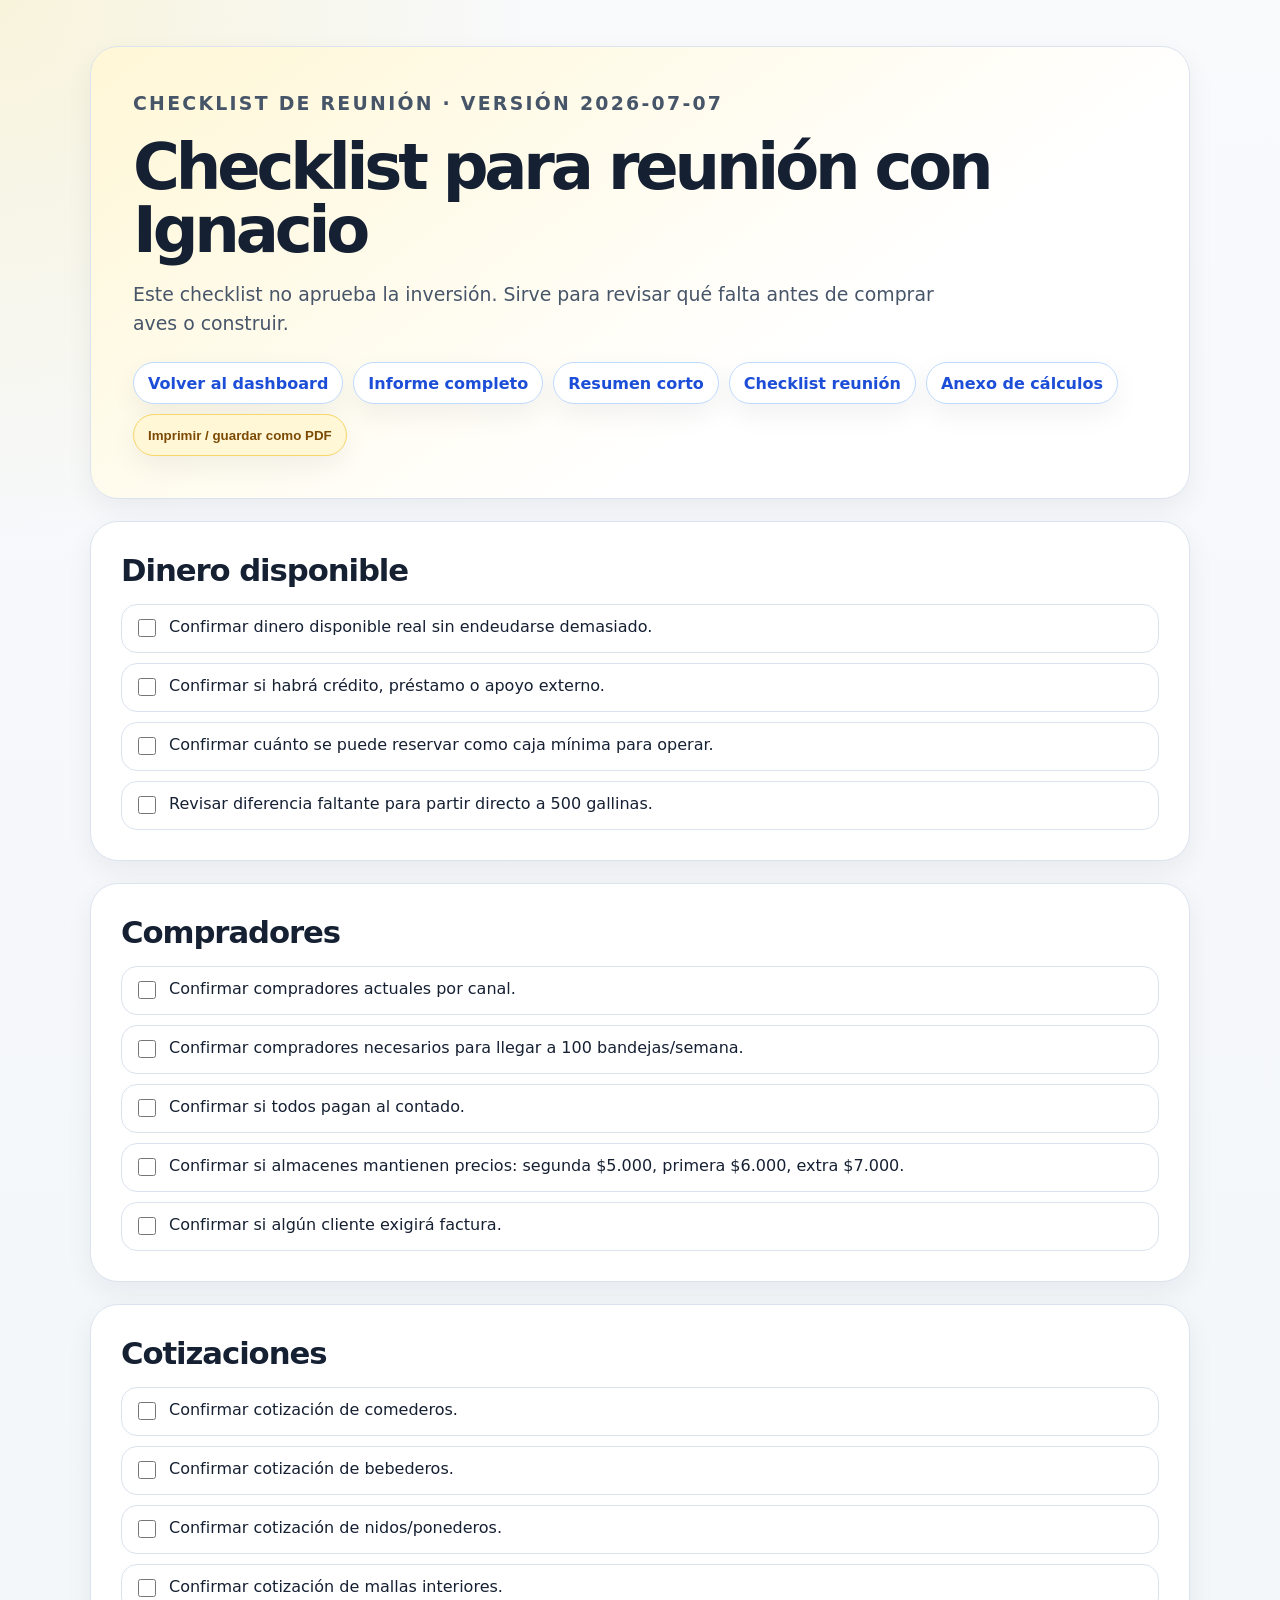
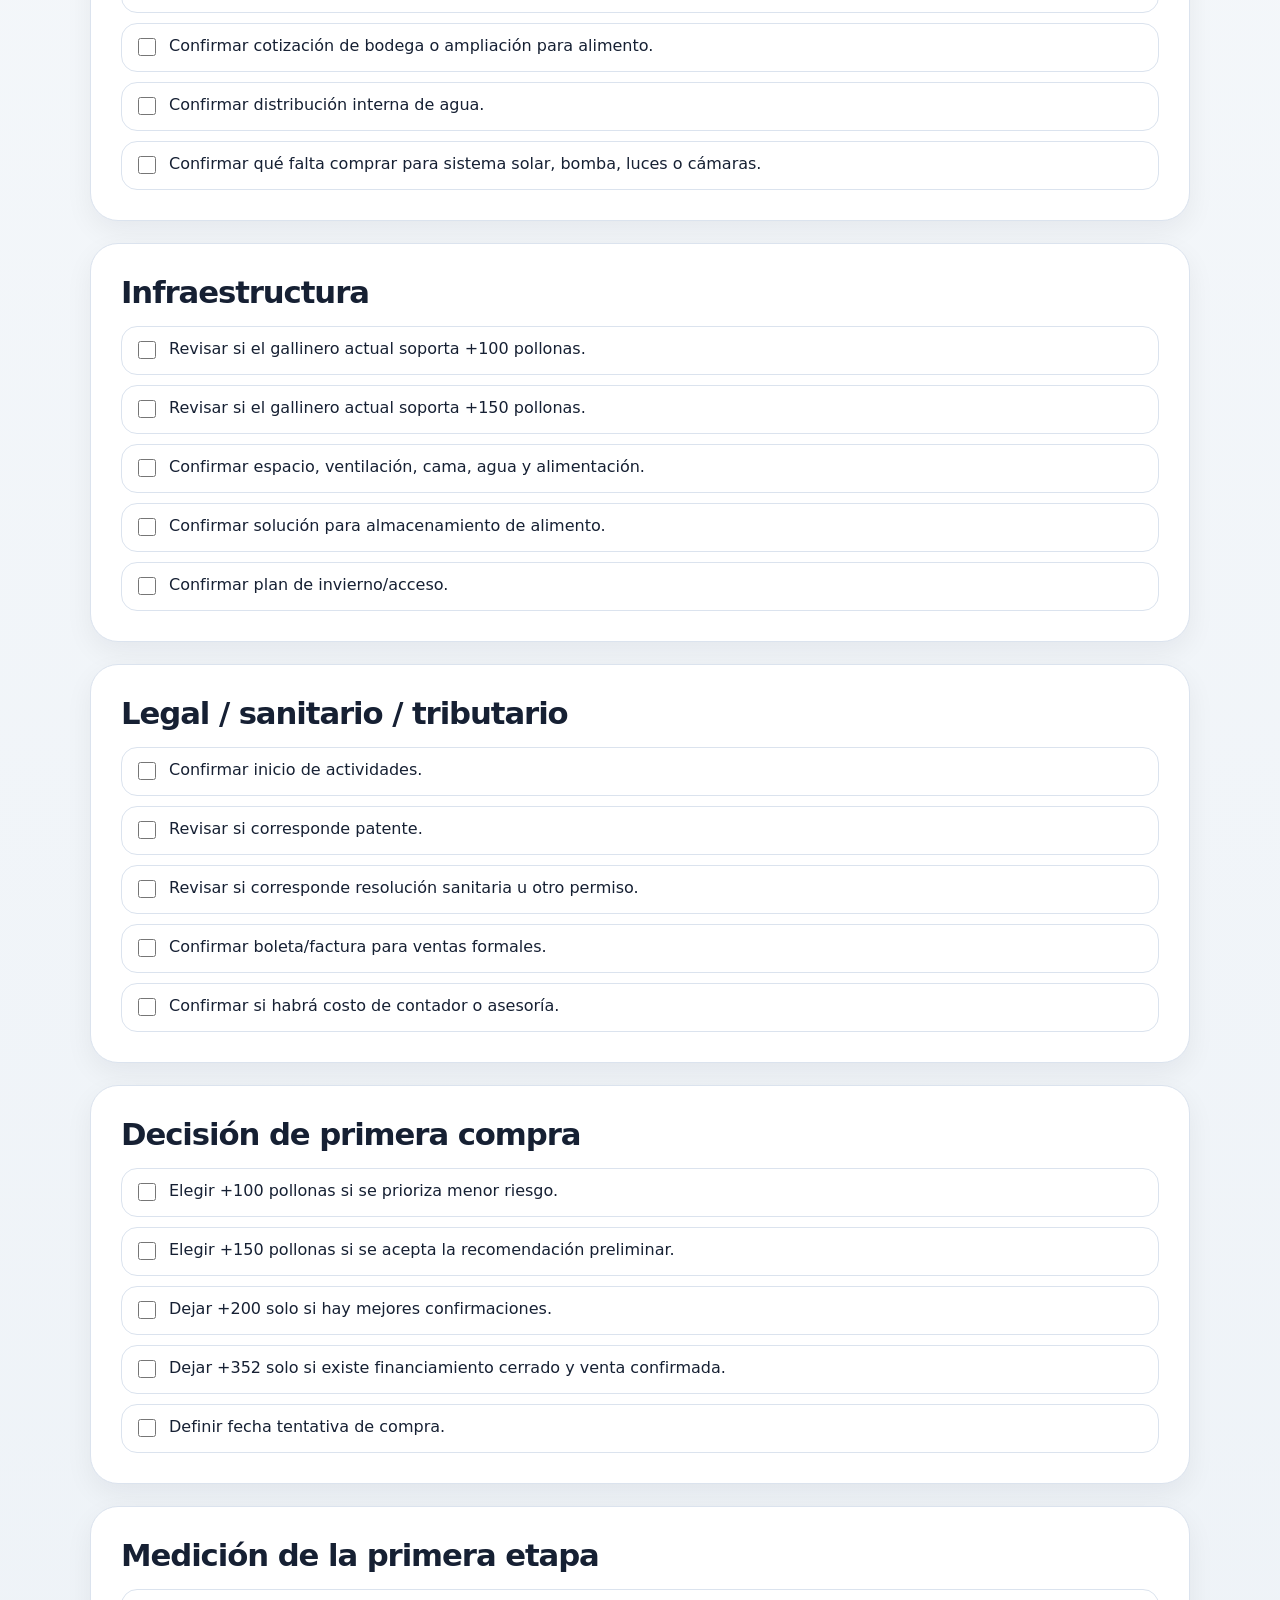
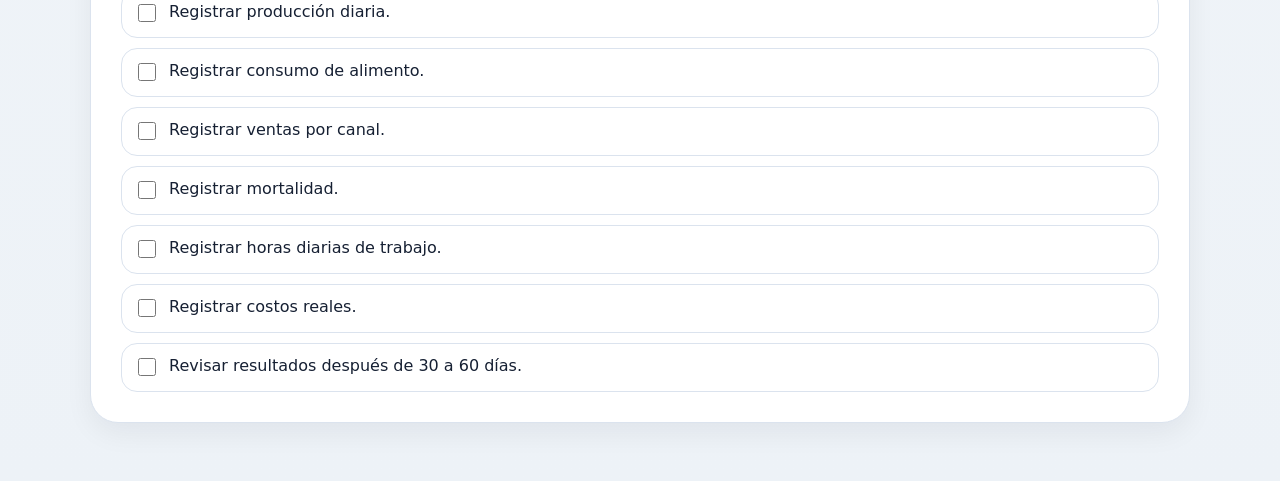
==== dashboard/public/checklist-ignacio.html @ 0bf33660 "P49 crea informe visual ejecutivo para Ignacio" ====
<!doctype html>
<html lang="es">
  <head>
    <meta charset="utf-8" />
    <meta name="viewport" content="width=device-width, initial-scale=1" />
    <title>Checklist reunión Ignacio</title>
    <link rel="stylesheet" href="./styles.css" />
    <link rel="stylesheet" href="./informe-print.css" />
  </head>
  <body class="visual-body">

    <main class="visual-shell">
      <header class="visual-header">
        <p class="eyebrow">Checklist de reunión · versión 2026-07-07</p>
        <h1>Checklist para reunión con Ignacio</h1>
        <p>Este checklist no aprueba la inversión. Sirve para revisar qué falta antes de comprar aves o construir.</p>
      <div class="visual-actions no-print">
        <a class="back-link" href="./index.html#informe-final">Volver al dashboard</a>
        <a class="visual-button" href="./informe-ignacio.html">Informe completo</a>
        <a class="visual-button" href="./resumen-ignacio.html">Resumen corto</a>
        <a class="visual-button" href="./checklist-ignacio.html">Checklist reunión</a>
        <a class="visual-button" href="./anexo-calculos-ignacio.html">Anexo de cálculos</a>
        <button class="print-button primary" type="button" onclick="window.print()">Imprimir / guardar como PDF</button>
      </div>
      </header>
      <section class="visual-section"><h2>Dinero disponible</h2><div class="checklist-group"><label class="check-item"><input type="checkbox" /> <span>Confirmar dinero disponible real sin endeudarse demasiado.</span></label><label class="check-item"><input type="checkbox" /> <span>Confirmar si habrá crédito, préstamo o apoyo externo.</span></label><label class="check-item"><input type="checkbox" /> <span>Confirmar cuánto se puede reservar como caja mínima para operar.</span></label><label class="check-item"><input type="checkbox" /> <span>Revisar diferencia faltante para partir directo a 500 gallinas.</span></label></div></section><section class="visual-section"><h2>Compradores</h2><div class="checklist-group"><label class="check-item"><input type="checkbox" /> <span>Confirmar compradores actuales por canal.</span></label><label class="check-item"><input type="checkbox" /> <span>Confirmar compradores necesarios para llegar a 100 bandejas/semana.</span></label><label class="check-item"><input type="checkbox" /> <span>Confirmar si todos pagan al contado.</span></label><label class="check-item"><input type="checkbox" /> <span>Confirmar si almacenes mantienen precios: segunda $5.000, primera $6.000, extra $7.000.</span></label><label class="check-item"><input type="checkbox" /> <span>Confirmar si algún cliente exigirá factura.</span></label></div></section><section class="visual-section"><h2>Cotizaciones</h2><div class="checklist-group"><label class="check-item"><input type="checkbox" /> <span>Confirmar cotización de comederos.</span></label><label class="check-item"><input type="checkbox" /> <span>Confirmar cotización de bebederos.</span></label><label class="check-item"><input type="checkbox" /> <span>Confirmar cotización de nidos/ponederos.</span></label><label class="check-item"><input type="checkbox" /> <span>Confirmar cotización de mallas interiores.</span></label><label class="check-item"><input type="checkbox" /> <span>Confirmar cotización de bodega o ampliación para alimento.</span></label><label class="check-item"><input type="checkbox" /> <span>Confirmar distribución interna de agua.</span></label><label class="check-item"><input type="checkbox" /> <span>Confirmar qué falta comprar para sistema solar, bomba, luces o cámaras.</span></label></div></section><section class="visual-section"><h2>Infraestructura</h2><div class="checklist-group"><label class="check-item"><input type="checkbox" /> <span>Revisar si el gallinero actual soporta +100 pollonas.</span></label><label class="check-item"><input type="checkbox" /> <span>Revisar si el gallinero actual soporta +150 pollonas.</span></label><label class="check-item"><input type="checkbox" /> <span>Confirmar espacio, ventilación, cama, agua y alimentación.</span></label><label class="check-item"><input type="checkbox" /> <span>Confirmar solución para almacenamiento de alimento.</span></label><label class="check-item"><input type="checkbox" /> <span>Confirmar plan de invierno/acceso.</span></label></div></section><section class="visual-section"><h2>Legal / sanitario / tributario</h2><div class="checklist-group"><label class="check-item"><input type="checkbox" /> <span>Confirmar inicio de actividades.</span></label><label class="check-item"><input type="checkbox" /> <span>Revisar si corresponde patente.</span></label><label class="check-item"><input type="checkbox" /> <span>Revisar si corresponde resolución sanitaria u otro permiso.</span></label><label class="check-item"><input type="checkbox" /> <span>Confirmar boleta/factura para ventas formales.</span></label><label class="check-item"><input type="checkbox" /> <span>Confirmar si habrá costo de contador o asesoría.</span></label></div></section><section class="visual-section"><h2>Decisión de primera compra</h2><div class="checklist-group"><label class="check-item"><input type="checkbox" /> <span>Elegir +100 pollonas si se prioriza menor riesgo.</span></label><label class="check-item"><input type="checkbox" /> <span>Elegir +150 pollonas si se acepta la recomendación preliminar.</span></label><label class="check-item"><input type="checkbox" /> <span>Dejar +200 solo si hay mejores confirmaciones.</span></label><label class="check-item"><input type="checkbox" /> <span>Dejar +352 solo si existe financiamiento cerrado y venta confirmada.</span></label><label class="check-item"><input type="checkbox" /> <span>Definir fecha tentativa de compra.</span></label></div></section><section class="visual-section"><h2>Medición de la primera etapa</h2><div class="checklist-group"><label class="check-item"><input type="checkbox" /> <span>Registrar producción diaria.</span></label><label class="check-item"><input type="checkbox" /> <span>Registrar consumo de alimento.</span></label><label class="check-item"><input type="checkbox" /> <span>Registrar ventas por canal.</span></label><label class="check-item"><input type="checkbox" /> <span>Registrar mortalidad.</span></label><label class="check-item"><input type="checkbox" /> <span>Registrar horas diarias de trabajo.</span></label><label class="check-item"><input type="checkbox" /> <span>Registrar costos reales.</span></label><label class="check-item"><input type="checkbox" /> <span>Revisar resultados después de 30 a 60 días.</span></label></div></section>
    </main>
  </body>
</html>
---- dashboard/public/styles.css ----
:root {
  color-scheme: light;
  --bg: #f5f7fb;
  --bg-soft: #eef2f7;
  --surface: #ffffff;
  --surface-strong: #f8fafc;
  --text: #162033;
  --muted: #64748b;
  --border: #dbe3ee;
  --shadow: 0 18px 45px rgba(15, 23, 42, 0.08);
  --shadow-soft: 0 10px 28px rgba(15, 23, 42, 0.06);
  --green: #15803d;
  --green-soft: #dcfce7;
  --yellow: #b7791f;
  --yellow-soft: #fff7d6;
  --red: #b42318;
  --red-soft: #fee4e2;
  --blue: #1d4ed8;
  --blue-soft: #dbeafe;
  --gray-soft: #e2e8f0;
  --radius-xl: 28px;
  --radius-lg: 22px;
  --radius-md: 16px;
  --radius-sm: 12px;
  --max-width: 1240px;
  font-family: Inter, ui-sans-serif, system-ui, -apple-system, BlinkMacSystemFont, "Segoe UI", sans-serif;
}

* {
  box-sizing: border-box;
}

html {
  scroll-behavior: smooth;
}

body {
  margin: 0;
  min-height: 100vh;
  color: var(--text);
  background:
    radial-gradient(circle at top left, rgba(250, 204, 21, 0.16), transparent 32rem),
    linear-gradient(180deg, #f8fafc 0%, var(--bg) 45%, #edf2f7 100%);
}

a {
  color: inherit;
  text-decoration: none;
}

.topbar {
  position: sticky;
  top: 0;
  z-index: 20;
  display: grid;
  grid-template-columns: minmax(260px, 1fr) auto;
  gap: 14px 24px;
  align-items: center;
  padding: 18px clamp(18px, 4vw, 42px);
  border-bottom: 1px solid rgba(219, 227, 238, 0.78);
  background: rgba(255, 255, 255, 0.9);
  backdrop-filter: blur(18px);
  box-shadow: 0 10px 24px rgba(15, 23, 42, 0.05);
}

.brand-block h1 {
  margin: 3px 0 0;
  font-size: clamp(1.15rem, 2vw, 1.65rem);
  line-height: 1.1;
  letter-spacing: -0.035em;
}

.eyebrow,
.section-kicker,
.section-label {
  margin: 0;
  color: var(--muted);
  font-size: 0.75rem;
  font-weight: 800;
  letter-spacing: 0.12em;
  text-transform: uppercase;
}

.topbar-badges {
  display: flex;
  flex-wrap: wrap;
  justify-content: flex-end;
  gap: 8px;
}

.chip,
.status-pill {
  display: inline-flex;
  align-items: center;
  min-height: 34px;
  padding: 7px 11px;
  border-radius: 999px;
  border: 1px solid var(--border);
  background: var(--surface-strong);
  color: var(--muted);
  font-size: 0.8rem;
  font-weight: 800;
  white-space: nowrap;
}

.chip strong {
  margin-left: 4px;
  color: var(--text);
}

.chip-yellow,
.status-pill.warning {
  border-color: #f7d66b;
  background: var(--yellow-soft);
  color: #7c4a03;
}

.chip-red {
  border-color: #fecaca;
  background: var(--red-soft);
  color: var(--red);
}

.chip-neutral,
.status-pill.neutral {
  border-color: #cbd5e1;
  background: #f8fafc;
}

.status-pill.ok {
  border-color: #bbf7d0;
  background: var(--green-soft);
  color: var(--green);
}

.topnav {
  grid-column: 1 / -1;
  display: flex;
  gap: 8px;
  overflow-x: auto;
  padding-bottom: 2px;
}

.topnav a {
  flex: 0 0 auto;
  padding: 9px 12px;
  border-radius: 999px;
  color: var(--muted);
  font-size: 0.88rem;
  font-weight: 800;
  transition: background 0.18s ease, color 0.18s ease;
}

.topnav a:hover,
.topnav a:focus-visible {
  color: var(--text);
  background: var(--bg-soft);
  outline: none;
}

.shell {
  width: min(var(--max-width), calc(100% - 32px));
  margin: 0 auto;
  padding: 28px 0 52px;
}

.section,
.hero-section {
  scroll-margin-top: 132px;
  margin-top: 22px;
}

.hero-section {
  display: grid;
  grid-template-columns: minmax(0, 1.15fr) minmax(340px, 0.85fr);
  gap: 18px;
}

.card,
.decision-card,
.metric-card,
.scale-card,
.alert-card,
.traffic-card,
.risk-card {
  border: 1px solid var(--border);
  background: var(--surface);
  box-shadow: var(--shadow-soft);
}

.executive-card,
.panel {
  border-radius: var(--radius-xl);
  padding: clamp(20px, 3vw, 30px);
}

.hero-copy {
  display: flex;
  flex-direction: column;
  justify-content: space-between;
  min-height: 310px;
  background:
    linear-gradient(140deg, rgba(255, 247, 214, 0.95), rgba(255, 255, 255, 0.94) 52%),
    var(--surface);
}

.hero-copy h2 {
  max-width: 760px;
  margin: 10px 0 12px;
  font-size: clamp(2.2rem, 6vw, 4.9rem);
  line-height: 0.92;
  letter-spacing: -0.075em;
}

.hero-copy p {
  max-width: 760px;
  margin: 0;
  color: #475569;
  font-size: clamp(1rem, 1.6vw, 1.2rem);
  line-height: 1.6;
}

.state-word.yellow {
  color: #a16207;
}

.meaning-box {
  display: grid;
  gap: 5px;
  margin-top: 28px;
  padding: 16px 18px;
  border: 1px solid #f3d36a;
  border-radius: var(--radius-md);
  background: rgba(255, 247, 214, 0.72);
  color: #58370a;
}

.meaning-box strong {
  font-size: 0.95rem;
}

.meaning-box span {
  font-size: 0.95rem;
  line-height: 1.45;
}

.decision-grid {
  display: grid;
  grid-template-columns: repeat(2, minmax(0, 1fr));
  gap: 12px;
}

.decision-card {
  min-height: 148px;
  display: flex;
  flex-direction: column;
  justify-content: space-between;
  padding: 18px;
  border-radius: var(--radius-lg);
}

.decision-card:first-child {
  grid-column: 1 / -1;
  min-height: 130px;
}

.decision-card span,
.metric-card span {
  color: var(--muted);
  font-size: 0.76rem;
  font-weight: 900;
  letter-spacing: 0.08em;
  text-transform: uppercase;
}

.decision-card strong {
  font-size: clamp(1.35rem, 2.5vw, 2rem);
  line-height: 1;
  letter-spacing: -0.045em;
  text-transform: lowercase;
}

.decision-card.warning {
  border-color: #f3d36a;
  background: linear-gradient(145deg, #fff7d6, #fffdf5);
}

.decision-card.blocked {
  border-color: #fecaca;
  background: linear-gradient(145deg, #fff5f4, #ffffff);
}

.section-heading {
  display: flex;
  align-items: end;
  justify-content: space-between;
  gap: 18px;
  margin: 0 0 14px;
}

.section-heading h2,
.panel h2 {
  margin: 4px 0 0;
  font-size: clamp(1.35rem, 2.5vw, 2rem);
  letter-spacing: -0.045em;
}

.metric-grid {
  display: grid;
  gap: 12px;
}

.metric-grid.compact {
  grid-template-columns: repeat(4, minmax(0, 1fr));
}

.metric-grid.scenario {
  grid-template-columns: repeat(2, minmax(0, 1fr));
  margin-top: 16px;
}

.metric-card {
  min-height: 116px;
  padding: 17px;
  border-radius: var(--radius-lg);
}

.metric-card strong {
  display: block;
  margin-top: 12px;
  font-size: clamp(1.45rem, 2.5vw, 2.05rem);
  line-height: 1;
  letter-spacing: -0.055em;
}

.metric-card small {
  display: block;
  margin-top: 7px;
  color: var(--muted);
  font-weight: 800;
}

.metric-card.accent {
  border-color: #bfdbfe;
  background: linear-gradient(150deg, var(--blue-soft), #ffffff 74%);
}

.metric-card.risk {
  border-color: #f7d66b;
  background: linear-gradient(150deg, var(--yellow-soft), #ffffff 72%);
}

.metric-card.pending {
  background: #f8fafc;
}

.split-layout {
  display: grid;
  grid-template-columns: minmax(0, 1fr) minmax(360px, 0.84fr);
  gap: 18px;
}

.scenario-panel {
  border-color: #bfdbfe;
}

.scenario-highlight {
  display: flex;
  align-items: center;
  justify-content: space-between;
  gap: 12px;
  margin-top: 16px;
  padding: 18px;
  border-radius: var(--radius-lg);
  background: linear-gradient(135deg, #eff6ff, #ffffff);
  border: 1px solid #bfdbfe;
}

.scenario-highlight span {
  color: var(--muted);
  font-weight: 800;
}

.scenario-highlight strong {
  color: var(--blue);
  font-size: clamp(1.7rem, 4vw, 3rem);
  letter-spacing: -0.065em;
}

.alert-callout {
  margin-top: 16px;
  padding: 15px 16px;
  border-radius: var(--radius-md);
  border: 1px solid #facc15;
  background: var(--yellow-soft);
  color: #713f12;
  font-weight: 900;
  line-height: 1.45;
}

.alert-callout.compact {
  margin-top: 12px;
  padding: 12px 13px;
  font-size: 0.9rem;
}

.alert-callout.danger,
.attention-card {
  border-color: #fca5a5;
  background: linear-gradient(150deg, var(--red-soft), #ffffff 78%);
  color: #7f1d1d;
}

.attention-card p {
  margin: 14px 0 0;
  color: #7f1d1d;
  font-size: 1rem;
  line-height: 1.55;
  font-weight: 850;
}

.small-note,
.muted {
  color: var(--muted);
  font-size: 0.92rem;
  line-height: 1.5;
}

.scale-grid {
  display: grid;
  gap: 12px;
  margin-top: 16px;
}

.scale-card {
  padding: 15px;
  border-radius: var(--radius-md);
  background: #f8fafc;
}

.scale-card.base {
  border-color: #bfdbfe;
  background: #eff6ff;
}

.scale-head {
  display: flex;
  align-items: center;
  justify-content: space-between;
  gap: 12px;
  margin-bottom: 12px;
}

.scale-head strong {
  font-size: 1.3rem;
  letter-spacing: -0.035em;
}

.scale-head span {
  padding: 5px 9px;
  border-radius: 999px;
  background: #ffffff;
  color: var(--muted);
  font-size: 0.76rem;
  font-weight: 900;
}

.scale-card dl,
.scale-card dt,
.scale-card dd {
  margin: 0;
}

.scale-card dl {
  display: grid;
  gap: 8px;
}

.scale-card dl div {
  display: flex;
  justify-content: space-between;
  gap: 10px;
  padding-top: 8px;
  border-top: 1px solid rgba(148, 163, 184, 0.28);
}

.scale-card dt {
  color: var(--muted);
  font-size: 0.86rem;
}

.scale-card dd {
  font-weight: 900;
}

.financial-grid {
  display: grid;
  grid-template-columns: repeat(3, minmax(0, 1fr));
  gap: 12px;
  margin-top: 16px;
}

.financial-card {
  position: relative;
  min-height: 230px;
  padding: 17px;
  border: 1px solid var(--border);
  border-radius: var(--radius-lg);
  background: var(--surface);
  box-shadow: var(--shadow-soft);
}

.financial-card-head {
  padding-right: 34px;
}

.financial-card-head span {
  color: var(--muted);
  font-size: 0.72rem;
  font-weight: 900;
  letter-spacing: 0.08em;
  text-transform: uppercase;
}

.financial-card-head strong {
  display: block;
  margin-top: 6px;
  font-size: 1.08rem;
  line-height: 1.12;
  letter-spacing: -0.035em;
}

.indicator-help {
  position: absolute;
  top: 12px;
  right: 12px;
  width: 26px;
  height: 26px;
  display: grid;
  place-items: center;
  border: 1px solid #cbd5e1;
  border-radius: 999px;
  background: #f8fafc;
  color: var(--muted);
  cursor: help;
  font-weight: 950;
}

.indicator-help:hover,
.indicator-help:focus-visible {
  color: var(--blue);
  border-color: #bfdbfe;
  outline: none;
}

.financial-value {
  margin-top: 16px;
  font-size: clamp(1.35rem, 2.2vw, 1.9rem);
  line-height: 1;
  font-weight: 950;
  letter-spacing: -0.05em;
}

.indicator-status {
  display: inline-flex;
  margin-top: 12px;
  padding: 6px 9px;
  border-radius: 999px;
  background: #f8fafc;
  color: var(--muted);
  font-size: 0.74rem;
  font-weight: 900;
}

.financial-card p {
  margin: 12px 0 0;
  color: #475569;
  font-size: 0.88rem;
  line-height: 1.4;
}

.financial-card small {
  display: block;
  margin-top: 10px;
  color: var(--muted);
  font-size: 0.78rem;
  line-height: 1.35;
}

.financial-card.state-cotizado-final-referencial,
.financial-card.state-referencial-proporcional {
  border-color: #bfdbfe;
  background: linear-gradient(150deg, #eff6ff, #ffffff 72%);
}

.financial-card.state-parcial {
  border-color: #f7d66b;
  background: linear-gradient(150deg, var(--yellow-soft), #ffffff 76%);
}

.financial-card.state-pendiente,
.financial-card.state-no-aplica-aun {
  background: #f8fafc;
}

.financial-card.pending {
  border-color: #f7d66b;
  background: linear-gradient(150deg, var(--yellow-soft), #ffffff 76%);
}

.financial-card.risk {
  border-color: #fca5a5;
  background: linear-gradient(150deg, var(--red-soft), #ffffff 76%);
}

.critical-grid {
  display: grid;
  grid-template-columns: repeat(4, minmax(0, 1fr));
  gap: 12px;
  margin-top: 16px;
}

.critical-card {
  padding: 18px;
  border: 1px solid #f7d66b;
  border-radius: var(--radius-lg);
  background: linear-gradient(150deg, var(--yellow-soft), #ffffff 78%);
  box-shadow: var(--shadow-soft);
}

.critical-head span {
  color: #92400e;
  font-size: 0.72rem;
  font-weight: 950;
  letter-spacing: 0.1em;
  text-transform: uppercase;
}

.critical-head strong {
  display: block;
  margin-top: 6px;
  font-size: 1.25rem;
  letter-spacing: -0.04em;
}

.critical-card ul {
  margin: 14px 0 0;
  padding-left: 18px;
  color: #475569;
  line-height: 1.45;
  font-weight: 750;
}

.mini-stack {
  margin-top: 12px;
}

.one-column {
  grid-template-columns: 1fr;
}

.assumption-grid,
.detail-grid {
  display: grid;
  grid-template-columns: repeat(3, minmax(0, 1fr));
  gap: 12px;
  margin-top: 16px;
}

.assumption-card {
  padding: 17px;
  border: 1px solid var(--border);
  border-radius: var(--radius-lg);
  background: var(--surface);
  box-shadow: var(--shadow-soft);
}

.assumption-card span {
  display: inline-flex;
  padding: 5px 9px;
  border-radius: 999px;
  background: #f8fafc;
  color: var(--muted);
  font-size: 0.72rem;
  font-weight: 950;
  letter-spacing: 0.08em;
  text-transform: uppercase;
}

.assumption-card.confirmed span {
  background: var(--green-soft);
  color: var(--green);
}

.assumption-card.estimated span {
  background: var(--blue-soft);
  color: var(--blue);
}

.assumption-card.validate span {
  background: var(--yellow-soft);
  color: #92400e;
}

.assumption-card strong {
  display: block;
  margin-top: 12px;
  font-size: 1.05rem;
  letter-spacing: -0.03em;
}

.assumption-card p {
  margin: 10px 0 0;
  color: #475569;
  line-height: 1.45;
}

.note-grid {
  display: grid;
  grid-template-columns: repeat(2, minmax(0, 1fr));
  gap: 12px;
}

.steps-list {
  display: grid;
  grid-template-columns: repeat(2, minmax(0, 1fr));
  gap: 10px;
  margin-top: 16px;
}

.step-item {
  display: grid;
  grid-template-columns: 38px 1fr;
  align-items: center;
  gap: 12px;
  padding: 14px;
  border: 1px solid var(--border);
  border-radius: var(--radius-md);
  background: #ffffff;
  box-shadow: var(--shadow-soft);
}

.step-item span {
  display: grid;
  place-items: center;
  width: 38px;
  height: 38px;
  border-radius: 999px;
  background: var(--blue-soft);
  color: var(--blue);
  font-weight: 950;
}

.step-item strong {
  color: #334155;
  line-height: 1.35;
}

.compact-heading {
  margin-top: 18px;
}

.compact-heading h3 {
  margin: 4px 0 0;
  font-size: 1.25rem;
  letter-spacing: -0.035em;
}

.alert-grid {
  display: grid;
  grid-template-columns: repeat(4, minmax(0, 1fr));
  gap: 12px;
  margin-top: 16px;
}

.alert-card {
  padding: 16px;
  border-radius: var(--radius-lg);
  background: #fff7ed;
  border-color: #fed7aa;
}

.alert-card-head span {
  color: var(--muted);
  font-size: 0.72rem;
  font-weight: 900;
  letter-spacing: 0.08em;
  text-transform: uppercase;
}

.alert-card-head strong {
  display: block;
  margin-top: 6px;
  font-size: 1.05rem;
  line-height: 1.15;
}

.alert-card p {
  margin: 12px 0 0;
  color: #475569;
  font-size: 0.9rem;
  line-height: 1.42;
}

.alert-card small {
  display: inline-flex;
  margin-top: 12px;
  padding: 5px 8px;
  border-radius: 999px;
  background: rgba(255, 255, 255, 0.72);
  color: var(--red);
  font-weight: 900;
}

.alert-card.severity-alta {
  border-color: #fca5a5;
  background: linear-gradient(150deg, #fff1f2, #ffffff 78%);
}

.workstream-grid,
.market-grid {
  display: grid;
  gap: 12px;
  margin-top: 16px;
}

.workstream-grid {
  grid-template-columns: repeat(2, minmax(0, 1fr));
}

.workstream-card,
.market-card {
  border: 1px solid var(--border);
  border-radius: var(--radius-lg);
  background: #f8fafc;
  padding: 16px;
}

.workstream-card h3 {
  margin: 6px 0 8px;
  font-size: 1.35rem;
  letter-spacing: -0.04em;
}

.workstream-card p,
.market-card small {
  color: var(--muted);
  line-height: 1.45;
}

.workstream-card ul,
.market-card ul {
  margin: 12px 0 0;
  padding-left: 19px;
}

.workstream-card li,
.market-card li {
  margin: 7px 0;
  line-height: 1.35;
}

.market-panel {
  border-color: #cbd5e1;
}

.market-grid {
  grid-template-columns: repeat(2, minmax(0, 1fr));
}

.market-card span {
  color: var(--muted);
  font-size: 0.76rem;
  font-weight: 900;
  letter-spacing: 0.08em;
  text-transform: uppercase;
}

.market-card strong {
  display: block;
  margin-top: 8px;
}

.market-card small {
  display: block;
  margin-top: 10px;
  font-weight: 800;
}

.traffic-grid {
  display: grid;
  grid-template-columns: repeat(3, minmax(0, 1fr));
  gap: 14px;
}

.traffic-card {
  position: relative;
  min-height: 196px;
  padding: 20px;
  border-radius: var(--radius-xl);
  overflow: hidden;
}

.traffic-card::before {
  content: '';
  position: absolute;
  inset: 0 auto 0 0;
  width: 8px;
  background: var(--gray-soft);
}

.traffic-card.rojo::before { background: var(--red); }
.traffic-card.amarillo::before { background: #facc15; }
.traffic-card.verde::before { background: var(--green); }

.traffic-card.active {
  border-color: #f3d36a;
  box-shadow: var(--shadow);
}

.traffic-card span {
  display: inline-flex;
  padding: 6px 9px;
  border-radius: 999px;
  background: #f8fafc;
  color: var(--muted);
  font-size: 0.76rem;
  font-weight: 900;
}

.traffic-card strong {
  display: block;
  margin-top: 18px;
  font-size: 1.45rem;
  line-height: 1.08;
  letter-spacing: -0.045em;
}

.traffic-card p {
  color: var(--muted);
  line-height: 1.45;
}

.traffic-card em {
  display: inline-flex;
  margin-top: 8px;
  padding: 7px 10px;
  border-radius: 999px;
  background: var(--yellow-soft);
  color: #713f12;
  font-size: 0.8rem;
  font-style: normal;
  font-weight: 900;
}

.blocker-list,
.risk-grid {
  display: grid;
  gap: 10px;
}

.blocker-item {
  display: flex;
  gap: 10px;
  align-items: center;
  padding: 12px;
  border-radius: var(--radius-md);
  background: #f8fafc;
  border: 1px solid var(--border);
}

.blocker-item span {
  width: 26px;
  height: 26px;
  display: grid;
  place-items: center;
  flex: 0 0 auto;
  border-radius: 50%;
  background: var(--red-soft);
  color: var(--red);
  font-weight: 950;
}

.blocker-item strong {
  font-size: 0.95rem;
}

.action-panel {
  display: grid;
  grid-template-columns: 1fr 1fr;
  gap: 14px;
}

.action-column {
  padding: 16px;
  border-radius: var(--radius-lg);
  border: 1px solid var(--border);
}

.action-column.positive {
  background: #f0fdf4;
  border-color: #bbf7d0;
}

.action-column.negative {
  background: #fff5f4;
  border-color: #fecaca;
}

.action-column h2 {
  font-size: 1.2rem;
}

.action-column ul {
  margin: 12px 0 0;
  padding-left: 20px;
}

.action-column li {
  margin: 9px 0;
  line-height: 1.35;
  font-weight: 750;
}

.risk-grid {
  grid-template-columns: repeat(4, minmax(0, 1fr));
}

.risk-card {
  min-height: 150px;
  padding: 16px;
  border-radius: var(--radius-lg);
  background: #ffffff;
}

.risk-topline {
  display: flex;
  align-items: center;
  justify-content: space-between;
  gap: 10px;
}

.risk-topline strong {
  font-size: 1.05rem;
}

.risk-topline span {
  padding: 5px 8px;
  border-radius: 999px;
  background: #f8fafc;
  color: var(--muted);
  font-size: 0.72rem;
  font-weight: 900;
  white-space: nowrap;
}

.risk-card p {
  margin: 18px 0 0;
  color: #475569;
  line-height: 1.45;
}

.risk-card.state-verde { border-color: #bbf7d0; }
.risk-card.state-amarillo,
.risk-card.state-pendiente-amarillo { border-color: #f7d66b; }
.risk-card.state-amarillo-rojo { border-color: #fca5a5; }
.risk-card.state-pendiente { border-color: #cbd5e1; background: #f8fafc; }

.final-summary {
  margin-bottom: 20px;
}

.conclusion-card {
  display: grid;
  gap: 8px;
  background: linear-gradient(135deg, #111827, #1e293b);
  color: #ffffff;
  border-color: #111827;
}

.conclusion-card .section-kicker,
.conclusion-card p {
  color: #cbd5e1;
}

.conclusion-card p {
  margin: 0;
  max-width: 960px;
  font-size: 1.08rem;
  line-height: 1.55;
}

@media (max-width: 1080px) {
  .topbar {
    grid-template-columns: 1fr;
  }

  .topbar-badges {
    justify-content: flex-start;
  }

  .hero-section,
  .split-layout {
    grid-template-columns: 1fr;
  }

  .metric-grid.compact,
  .risk-grid,
  .financial-grid,
  .critical-grid,
  .assumption-grid,
  .detail-grid,
  .steps-list,
  .alert-grid {
    grid-template-columns: repeat(2, minmax(0, 1fr));
  }
}

@media (max-width: 760px) {
  .shell {
    width: min(100% - 22px, var(--max-width));
    padding-top: 16px;
  }

  .topbar {
    padding: 14px;
  }

  .section,
  .hero-section {
    scroll-margin-top: 170px;
  }

  .topnav a {
    padding: 8px 10px;
    font-size: 0.82rem;
  }

  .decision-grid,
  .metric-grid.compact,
  .metric-grid.scenario,
  .traffic-grid,
  .risk-grid,
  .financial-grid,
  .critical-grid,
  .assumption-grid,
  .detail-grid,
  .steps-list,
  .note-grid,
  .alert-grid,
  .workstream-grid,
  .market-grid,
  .action-panel {
    grid-template-columns: 1fr;
  }

  .decision-card:first-child {
    grid-column: auto;
  }

  .section-heading {
    align-items: flex-start;
    flex-direction: column;
  }

  .scenario-highlight {
    align-items: flex-start;
    flex-direction: column;
  }
}


.report-panel {
  background: linear-gradient(150deg, #eff6ff, #ffffff 76%);
}

.report-grid {
  display: grid;
  grid-template-columns: repeat(4, minmax(0, 1fr));
  gap: 12px;
  margin-top: 18px;
}

.report-card {
  padding: 16px;
  border: 1px solid #bfdbfe;
  border-radius: var(--radius-lg);
  background: #ffffff;
  box-shadow: var(--shadow-soft);
}

.report-card span {
  display: block;
  color: var(--blue);
  font-size: 0.72rem;
  font-weight: 950;
  letter-spacing: 0.1em;
  text-transform: uppercase;
}

.report-card strong {
  display: block;
  margin-top: 8px;
  color: var(--text);
  font-size: 0.9rem;
  line-height: 1.35;
  word-break: break-word;
}

.report-card p {
  margin: 10px 0 0;
  color: var(--muted);
  font-size: 0.84rem;
  line-height: 1.4;
}

@media (max-width: 980px) {
  .report-grid {
    grid-template-columns: repeat(2, minmax(0, 1fr));
  }
}

@media (max-width: 640px) {
  .report-grid {
    grid-template-columns: 1fr;
  }
}

/* P49 · Informe visual para Ignacio */
.visual-body {
  background:
    radial-gradient(circle at top left, rgba(250, 204, 21, 0.14), transparent 34rem),
    linear-gradient(180deg, #f8fafc 0%, #edf2f7 100%);
}

.visual-shell {
  width: min(1100px, calc(100% - 32px));
  margin: 0 auto;
  padding: 28px 0 58px;
}

.visual-header {
  display: grid;
  gap: 18px;
  margin-top: 18px;
  padding: clamp(24px, 4vw, 42px);
  border: 1px solid var(--border);
  border-radius: var(--radius-xl);
  background: linear-gradient(145deg, #fff7d6, #ffffff 66%);
  box-shadow: var(--shadow-soft);
}

.visual-header h1 {
  max-width: 920px;
  margin: 0;
  font-size: clamp(2rem, 5vw, 4rem);
  line-height: 0.98;
  letter-spacing: -0.065em;
}

.visual-header p {
  max-width: 820px;
  margin: 0;
  color: #475569;
  font-size: clamp(1rem, 1.6vw, 1.18rem);
  line-height: 1.55;
}

.visual-actions,
.print-actions {
  display: flex;
  flex-wrap: wrap;
  gap: 10px;
  margin-top: 6px;
}

.visual-button,
.print-button,
.copy-button,
.back-link {
  display: inline-flex;
  align-items: center;
  justify-content: center;
  min-height: 42px;
  padding: 10px 14px;
  border: 1px solid #bfdbfe;
  border-radius: 999px;
  background: #ffffff;
  color: var(--blue);
  font-weight: 900;
  cursor: pointer;
  box-shadow: var(--shadow-soft);
}

.visual-button.primary,
.print-button.primary,
.copy-button.primary {
  border-color: #f7d66b;
  background: var(--yellow-soft);
  color: #7c4a03;
}

.visual-button.danger {
  border-color: #fecaca;
  background: var(--red-soft);
  color: var(--red);
}

.visual-section {
  margin-top: 22px;
  padding: clamp(20px, 3vw, 30px);
  border: 1px solid var(--border);
  border-radius: var(--radius-xl);
  background: var(--surface);
  box-shadow: var(--shadow-soft);
}

.visual-section h2 {
  margin: 0 0 14px;
  font-size: clamp(1.35rem, 2.4vw, 2rem);
  letter-spacing: -0.035em;
}

.visual-section h3 {
  margin: 20px 0 10px;
  font-size: 1.05rem;
}

.visual-section p,
.visual-section li {
  color: #475569;
  line-height: 1.6;
}

.visual-grid,
.summary-grid,
.quick-grid {
  display: grid;
  grid-template-columns: repeat(3, minmax(0, 1fr));
  gap: 12px;
}

.visual-grid.two {
  grid-template-columns: repeat(2, minmax(0, 1fr));
}

.visual-grid.four {
  grid-template-columns: repeat(4, minmax(0, 1fr));
}

.visual-card,
.print-card {
  padding: 16px;
  border: 1px solid var(--border);
  border-radius: var(--radius-lg);
  background: #ffffff;
  box-shadow: var(--shadow-soft);
}

.visual-card span,
.print-card span {
  display: block;
  color: var(--muted);
  font-size: 0.73rem;
  font-weight: 950;
  letter-spacing: 0.1em;
  text-transform: uppercase;
}

.visual-card strong,
.print-card strong {
  display: block;
  margin-top: 8px;
  color: var(--text);
  font-size: clamp(1.2rem, 2vw, 1.7rem);
  line-height: 1.05;
}

.visual-card small,
.print-card small {
  display: block;
  margin-top: 8px;
  color: var(--muted);
  line-height: 1.35;
}

.visual-card.warning,
.print-card.warning {
  border-color: #f7d66b;
  background: linear-gradient(150deg, var(--yellow-soft), #ffffff 76%);
}

.visual-card.danger,
.print-card.danger {
  border-color: #fecaca;
  background: linear-gradient(150deg, var(--red-soft), #ffffff 76%);
}

.visual-card.ok,
.print-card.ok {
  border-color: #bbf7d0;
  background: linear-gradient(150deg, var(--green-soft), #ffffff 76%);
}

.visual-table-wrap {
  overflow-x: auto;
  margin-top: 12px;
}

.visual-table {
  width: 100%;
  border-collapse: collapse;
  font-size: 0.94rem;
}

.visual-table th,
.visual-table td {
  padding: 11px 12px;
  border-bottom: 1px solid var(--border);
  text-align: left;
  vertical-align: top;
}

.visual-table th {
  color: #334155;
  background: #f8fafc;
  font-size: 0.78rem;
  letter-spacing: 0.08em;
  text-transform: uppercase;
}

.visual-table td.num,
.visual-table th.num {
  text-align: right;
  white-space: nowrap;
}

.visual-alert {
  margin: 16px 0 0;
  padding: 14px 16px;
  border: 1px solid #f7d66b;
  border-radius: var(--radius-md);
  background: var(--yellow-soft);
  color: #58370a;
  line-height: 1.5;
}

.visual-alert.danger {
  border-color: #fecaca;
  background: var(--red-soft);
  color: var(--red);
}

.whatsapp-box {
  white-space: pre-wrap;
  padding: 18px;
  border: 1px solid #bbf7d0;
  border-radius: var(--radius-lg);
  background: #f0fdf4;
  color: #14532d;
  line-height: 1.55;
}

.checklist-group {
  display: grid;
  gap: 10px;
  margin-top: 16px;
}

.check-item {
  display: flex;
  gap: 10px;
  align-items: flex-start;
  padding: 12px;
  border: 1px solid var(--border);
  border-radius: var(--radius-md);
  background: #ffffff;
}

.check-item input {
  width: 18px;
  height: 18px;
  margin-top: 2px;
}

.report-card a {
  color: inherit;
}

.report-card.action-card {
  display: flex;
  flex-direction: column;
  gap: 8px;
  min-height: 150px;
}

.report-card.action-card strong {
  font-size: 1.05rem;
}

.report-card.action-card .visual-button {
  margin-top: auto;
  box-shadow: none;
}

.report-footnote {
  margin-top: 14px;
  color: var(--muted);
  font-size: 0.84rem;
}

@media (max-width: 980px) {
  .visual-grid,
  .summary-grid,
  .quick-grid,
  .visual-grid.four {
    grid-template-columns: repeat(2, minmax(0, 1fr));
  }
}

@media (max-width: 640px) {
  .visual-shell {
    width: min(100% - 22px, 1100px);
    padding-top: 14px;
  }

  .visual-grid,
  .summary-grid,
  .quick-grid,
  .visual-grid.two,
  .visual-grid.four {
    grid-template-columns: 1fr;
  }

  .visual-header h1 {
    font-size: 2rem;
  }
}
---- dashboard/public/informe-print.css ----
@media print {
  .no-print,
  .topnav,
  .print-actions,
  .back-link {
    display: none !important;
  }

  body {
    background: #ffffff !important;
    color: #111827 !important;
  }

  .visual-shell,
  .print-shell {
    width: 100% !important;
    max-width: none !important;
    margin: 0 !important;
    padding: 0 !important;
  }

  .visual-section,
  .section,
  .card,
  .metric-card,
  .report-card,
  .visual-card,
  .print-card,
  table {
    break-inside: avoid;
    page-break-inside: avoid;
    box-shadow: none !important;
  }

  a {
    color: inherit !important;
    text-decoration: none !important;
  }
}
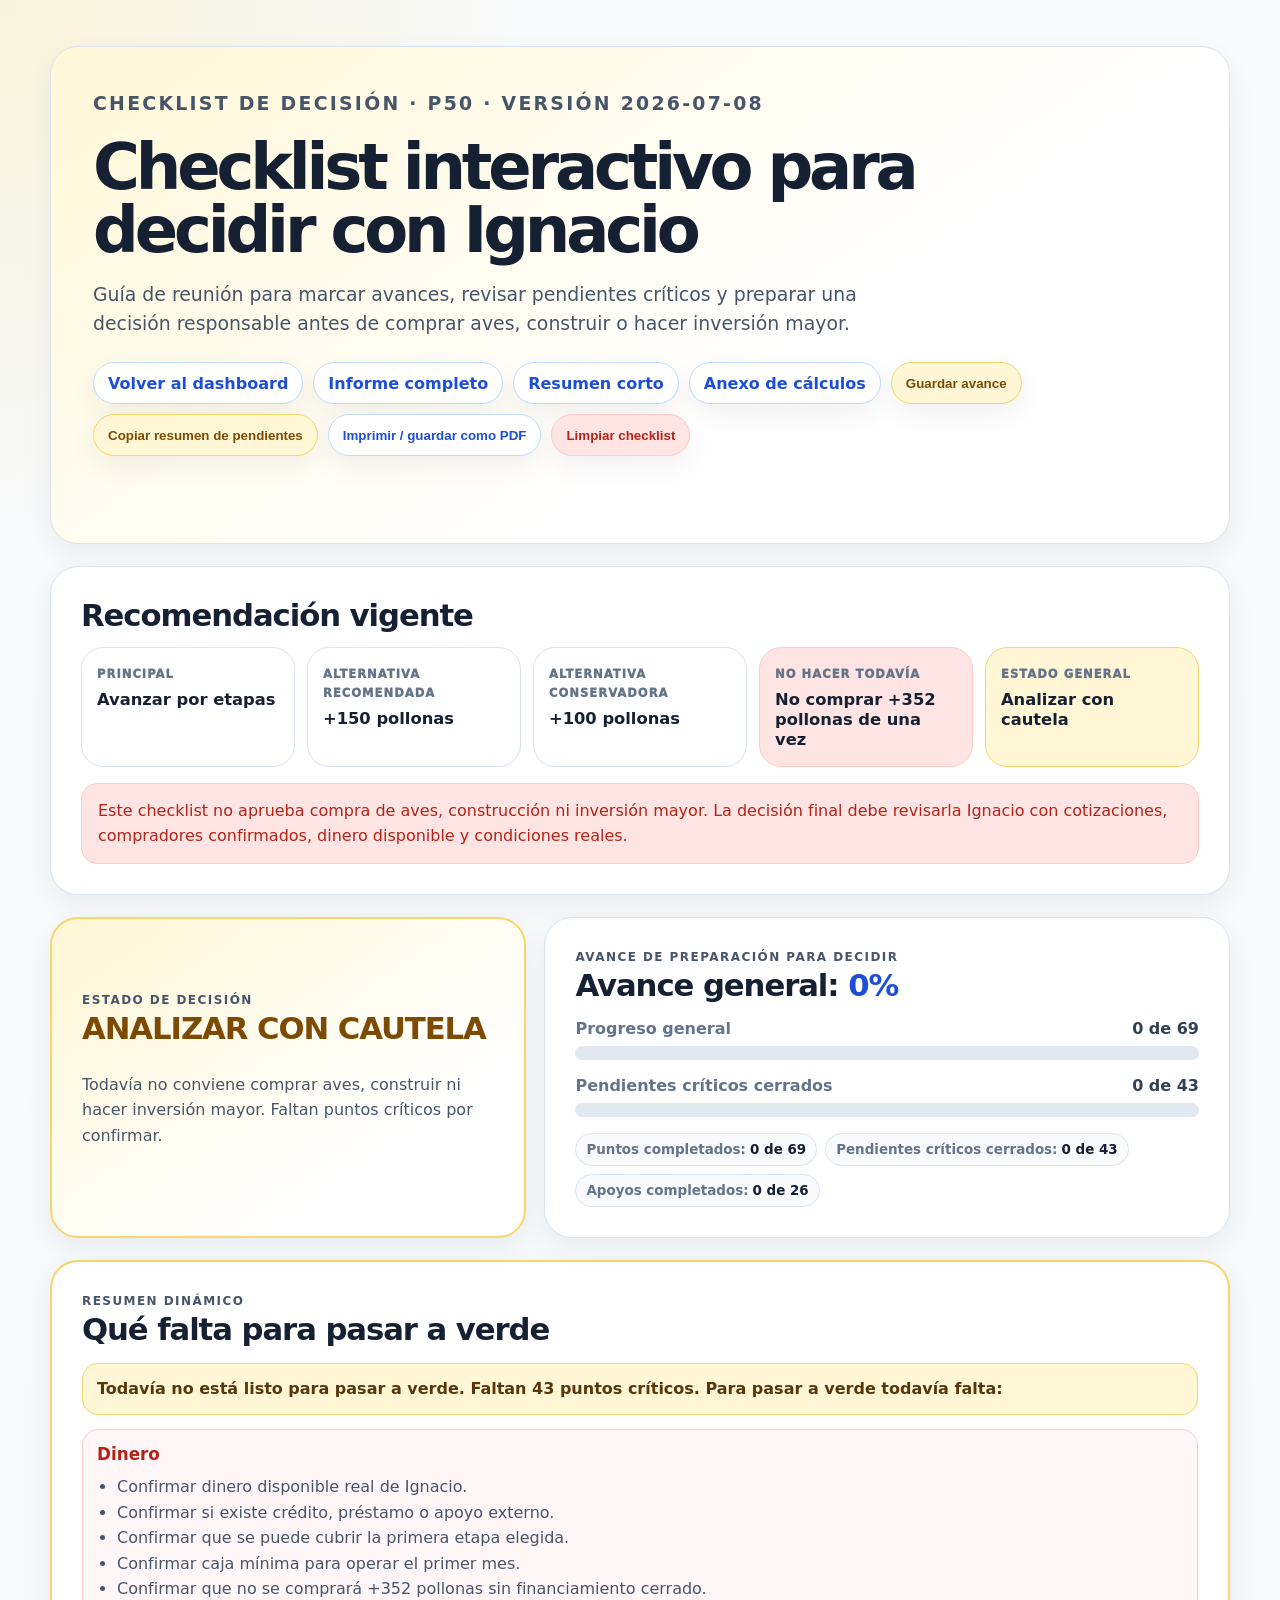
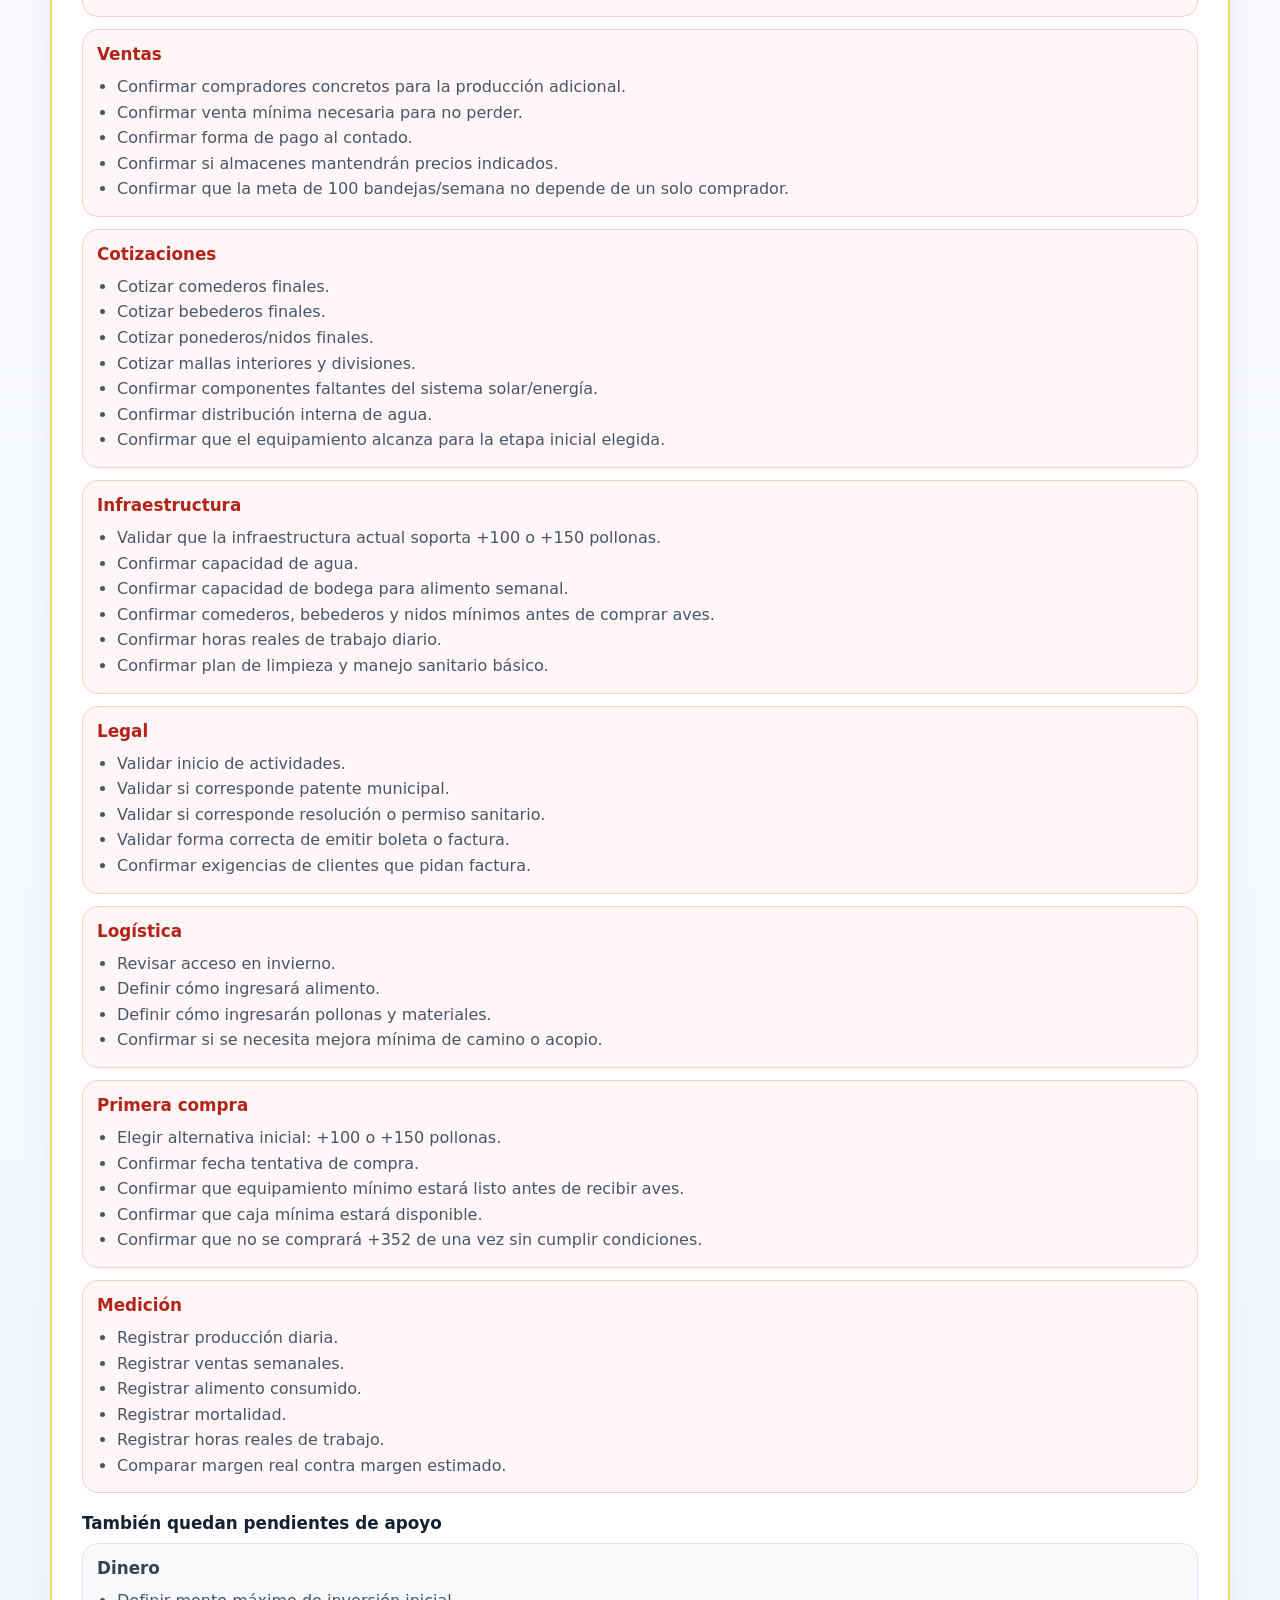
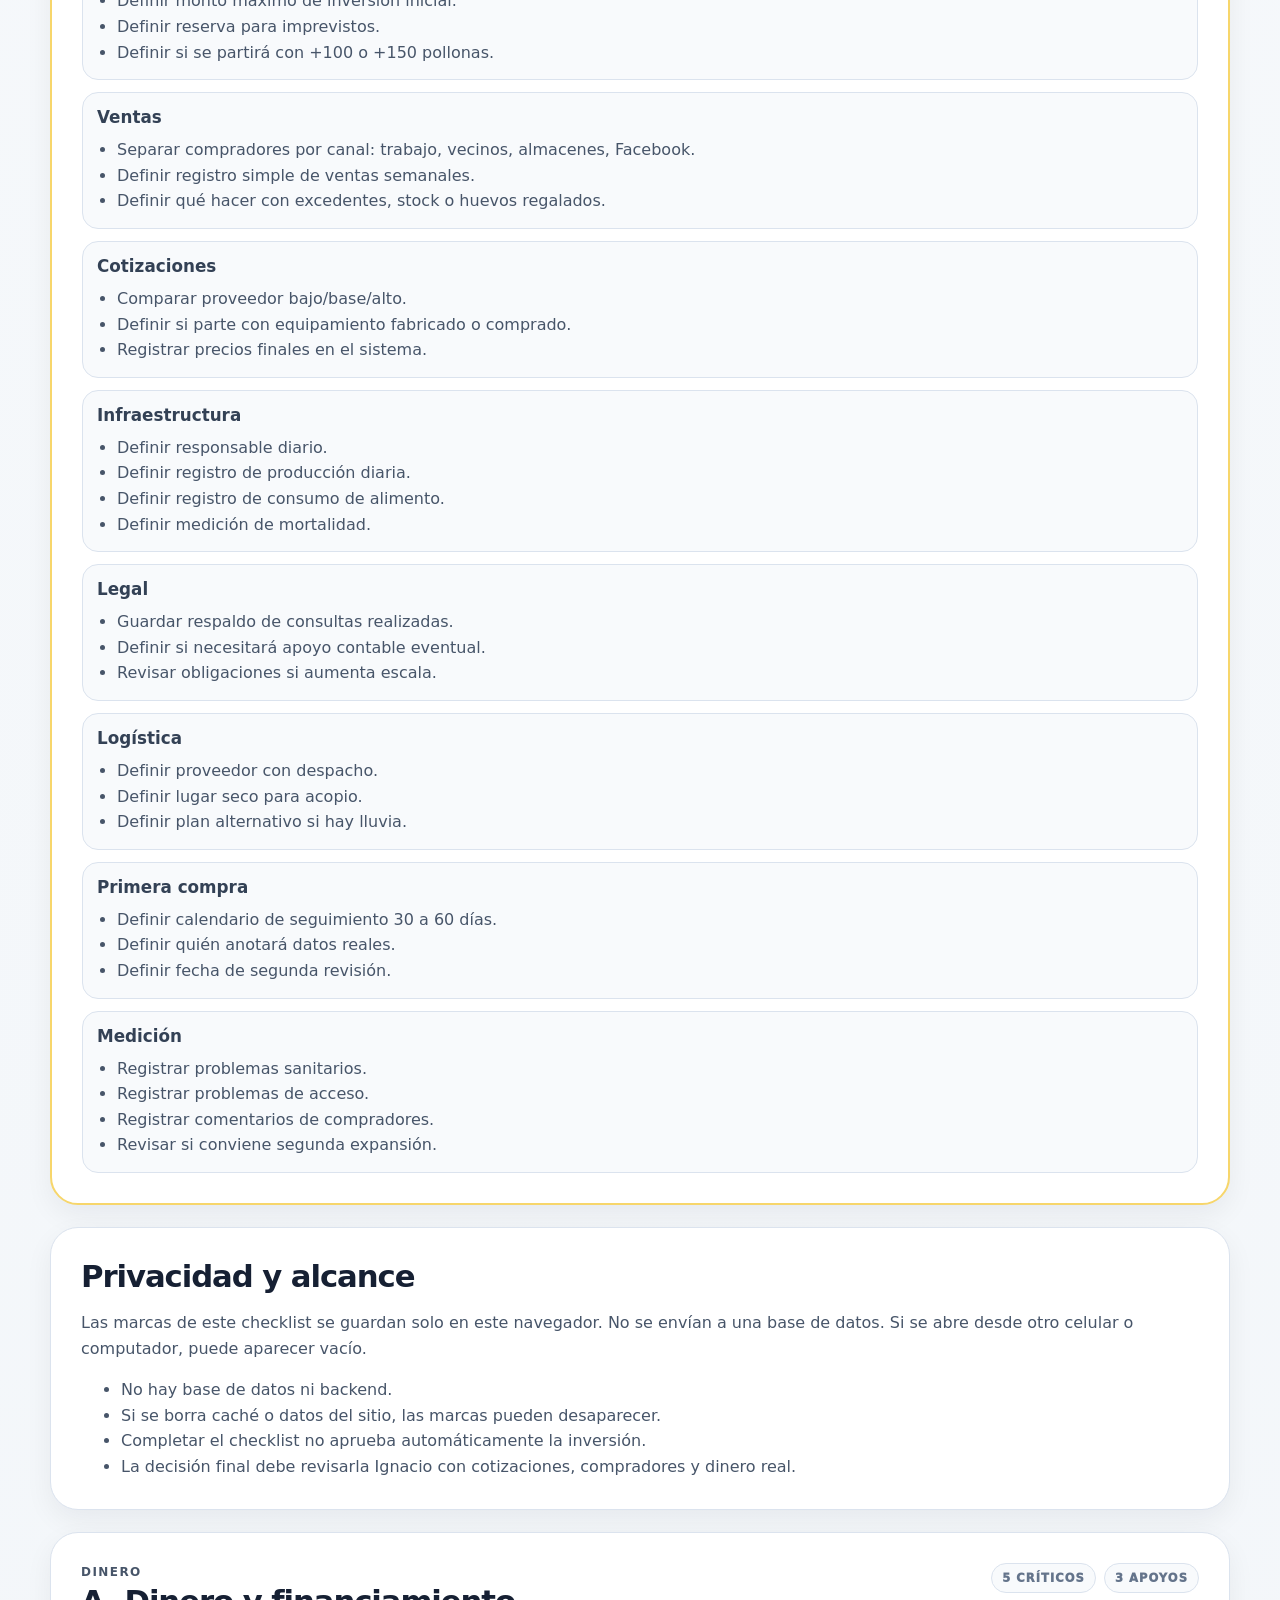
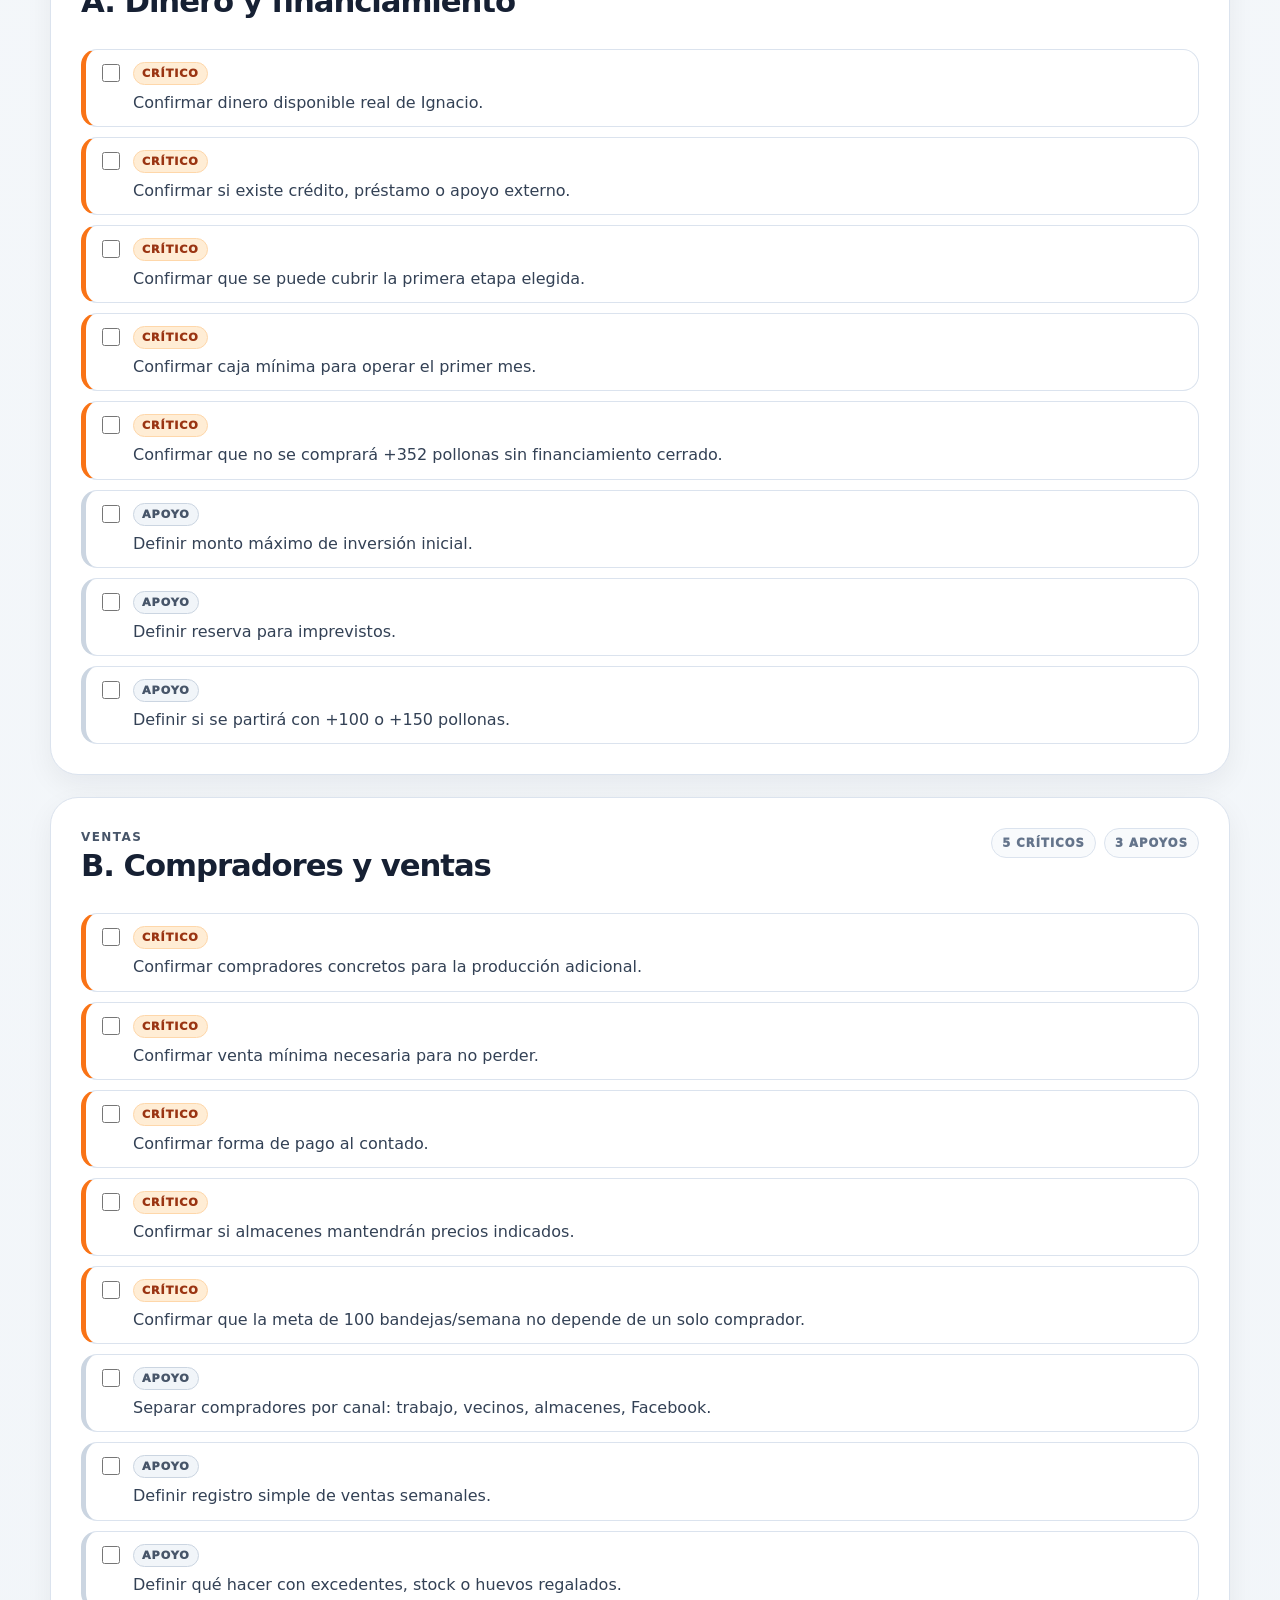
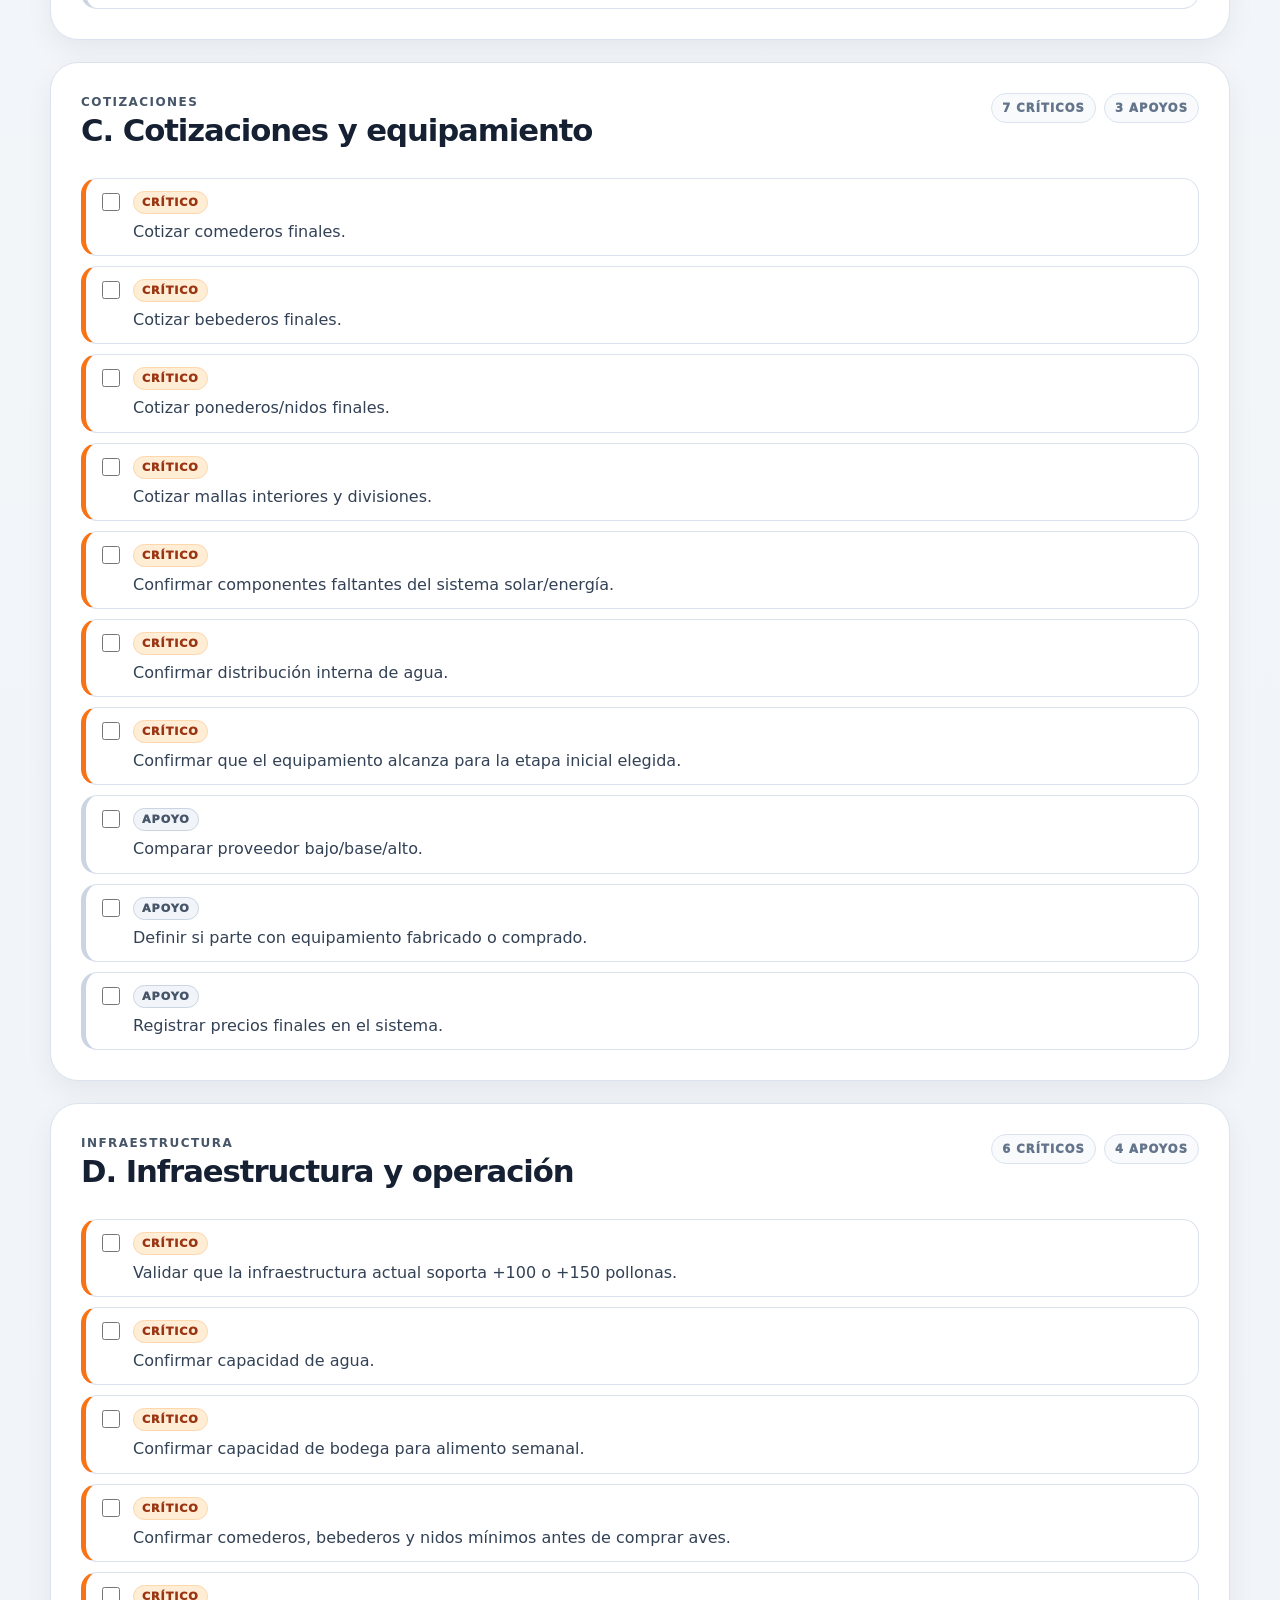
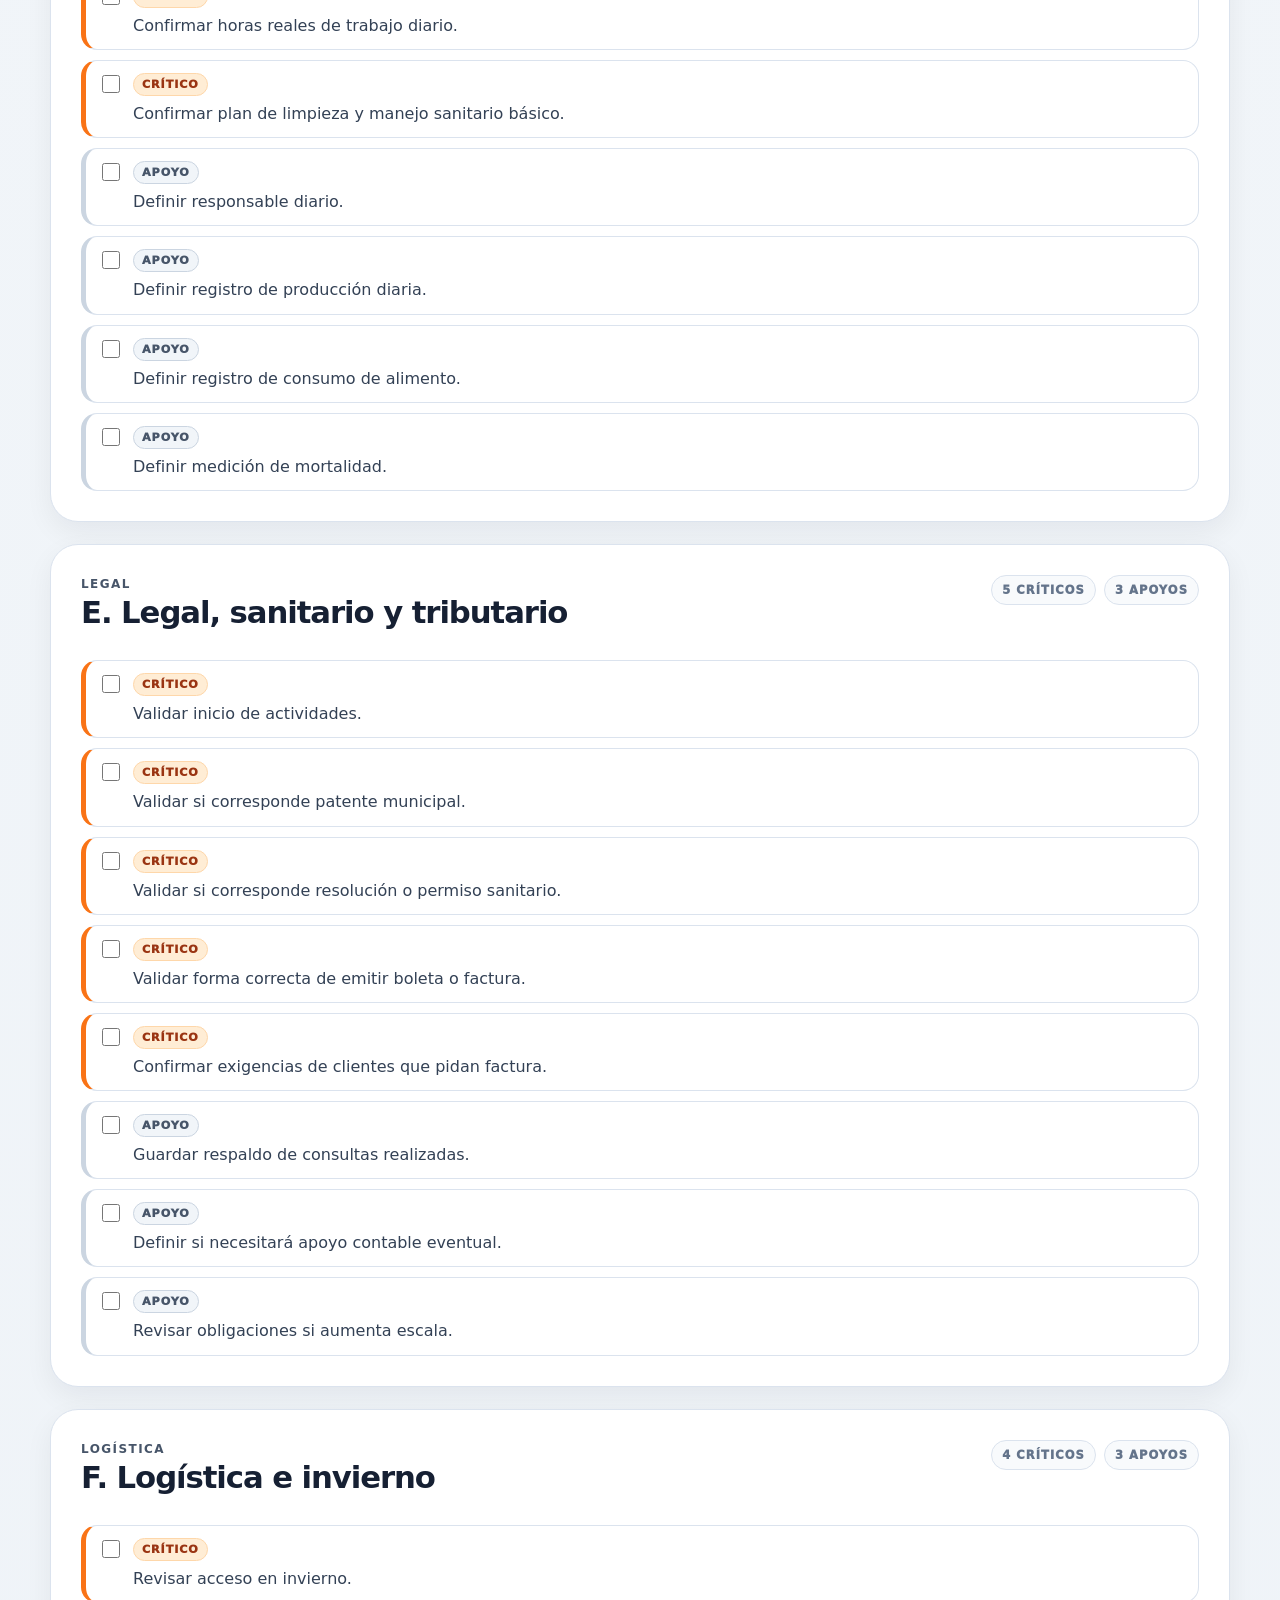
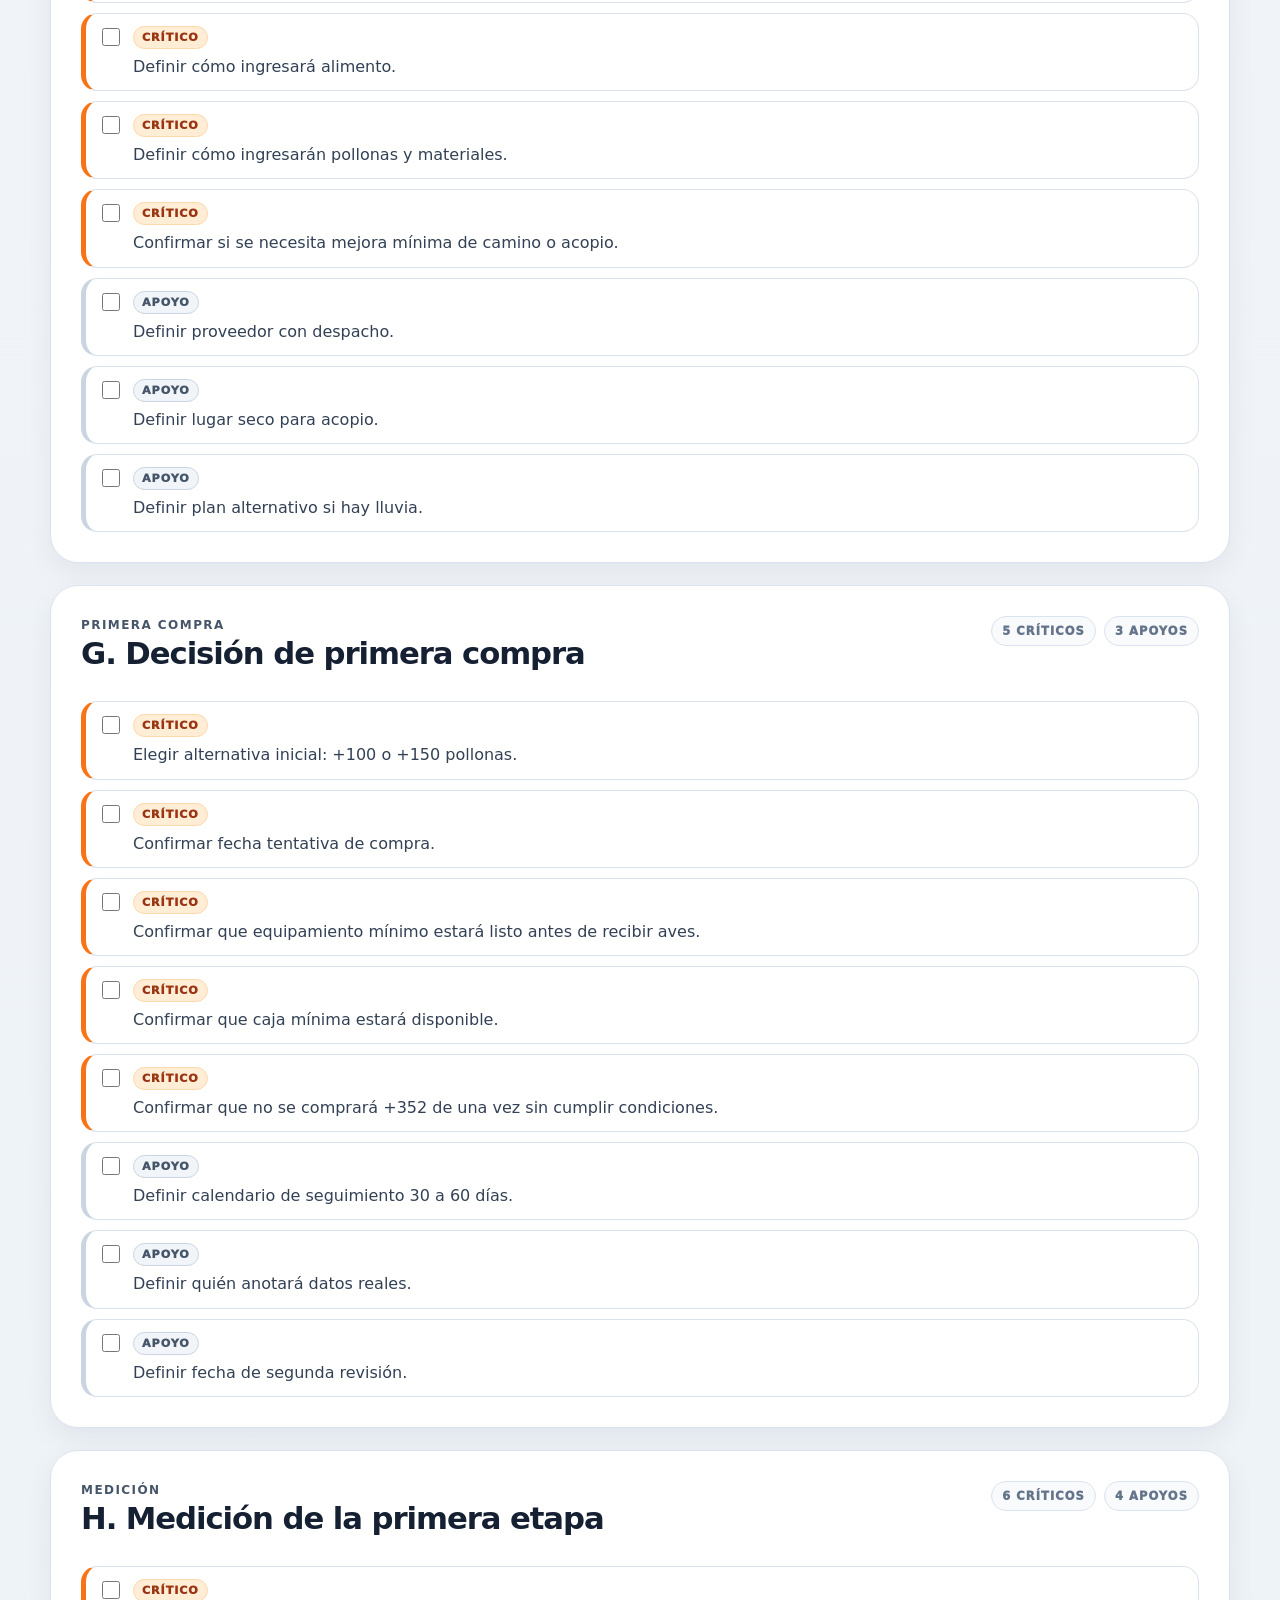
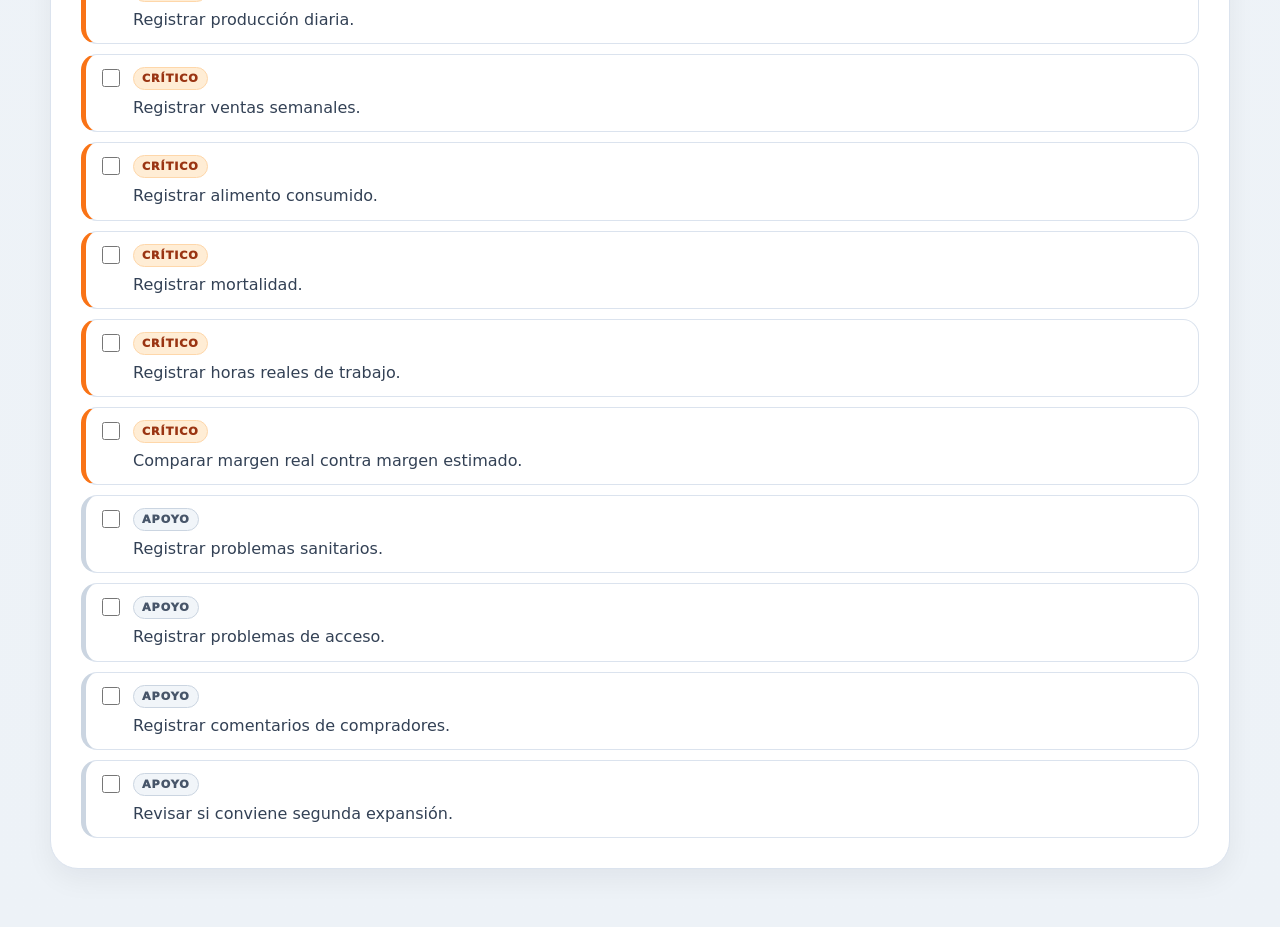
==== commit 2151a1c5: "P50 implementa checklist interactivo decision Ignacio" ====
--- a/dashboard/public/checklist-ignacio.html
+++ b/dashboard/public/checklist-ignacio.html
@@ -3,27 +3,876 @@
   <head>
     <meta charset="utf-8" />
     <meta name="viewport" content="width=device-width, initial-scale=1" />
-    <title>Checklist reunión Ignacio</title>
+    <title>Checklist interactivo de decisión Ignacio</title>
     <link rel="stylesheet" href="./styles.css" />
     <link rel="stylesheet" href="./informe-print.css" />
   </head>
-  <body class="visual-body">
-
-    <main class="visual-shell">
-      <header class="visual-header">
-        <p class="eyebrow">Checklist de reunión · versión 2026-07-07</p>
-        <h1>Checklist para reunión con Ignacio</h1>
-        <p>Este checklist no aprueba la inversión. Sirve para revisar qué falta antes de comprar aves o construir.</p>
-      <div class="visual-actions no-print">
-        <a class="back-link" href="./index.html#informe-final">Volver al dashboard</a>
-        <a class="visual-button" href="./informe-ignacio.html">Informe completo</a>
-        <a class="visual-button" href="./resumen-ignacio.html">Resumen corto</a>
-        <a class="visual-button" href="./checklist-ignacio.html">Checklist reunión</a>
-        <a class="visual-button" href="./anexo-calculos-ignacio.html">Anexo de cálculos</a>
-        <button class="print-button primary" type="button" onclick="window.print()">Imprimir / guardar como PDF</button>
-      </div>
+  <body class="visual-body checklist-decision-body">
+    <main class="visual-shell checklist-decision-shell">
+      <header class="visual-header checklist-hero">
+        <p class="eyebrow">Checklist de decisión · P50 · versión 2026-07-08</p>
+        <h1>Checklist interactivo para decidir con Ignacio</h1>
+        <p>Guía de reunión para marcar avances, revisar pendientes críticos y preparar una decisión responsable antes de comprar aves, construir o hacer inversión mayor.</p>
+        <div class="visual-actions no-print">
+          <a class="back-link" href="./index.html#informe-final">Volver al dashboard</a>
+          <a class="visual-button" href="./informe-ignacio.html">Informe completo</a>
+          <a class="visual-button" href="./resumen-ignacio.html">Resumen corto</a>
+          <a class="visual-button" href="./anexo-calculos-ignacio.html">Anexo de cálculos</a>
+          <button id="save-progress" class="print-button primary" type="button">Guardar avance</button>
+          <button id="copy-pending" class="copy-button primary" type="button">Copiar resumen de pendientes</button>
+          <button id="print-checklist" class="print-button" type="button">Imprimir / guardar como PDF</button>
+          <button id="clear-checklist" class="visual-button danger" type="button">Limpiar checklist</button>
+        </div>
+        <p id="checklist-message" class="checklist-message" role="status" aria-live="polite"></p>
       </header>
-      <section class="visual-section"><h2>Dinero disponible</h2><div class="checklist-group"><label class="check-item"><input type="checkbox" /> <span>Confirmar dinero disponible real sin endeudarse demasiado.</span></label><label class="check-item"><input type="checkbox" /> <span>Confirmar si habrá crédito, préstamo o apoyo externo.</span></label><label class="check-item"><input type="checkbox" /> <span>Confirmar cuánto se puede reservar como caja mínima para operar.</span></label><label class="check-item"><input type="checkbox" /> <span>Revisar diferencia faltante para partir directo a 500 gallinas.</span></label></div></section><section class="visual-section"><h2>Compradores</h2><div class="checklist-group"><label class="check-item"><input type="checkbox" /> <span>Confirmar compradores actuales por canal.</span></label><label class="check-item"><input type="checkbox" /> <span>Confirmar compradores necesarios para llegar a 100 bandejas/semana.</span></label><label class="check-item"><input type="checkbox" /> <span>Confirmar si todos pagan al contado.</span></label><label class="check-item"><input type="checkbox" /> <span>Confirmar si almacenes mantienen precios: segunda $5.000, primera $6.000, extra $7.000.</span></label><label class="check-item"><input type="checkbox" /> <span>Confirmar si algún cliente exigirá factura.</span></label></div></section><section class="visual-section"><h2>Cotizaciones</h2><div class="checklist-group"><label class="check-item"><input type="checkbox" /> <span>Confirmar cotización de comederos.</span></label><label class="check-item"><input type="checkbox" /> <span>Confirmar cotización de bebederos.</span></label><label class="check-item"><input type="checkbox" /> <span>Confirmar cotización de nidos/ponederos.</span></label><label class="check-item"><input type="checkbox" /> <span>Confirmar cotización de mallas interiores.</span></label><label class="check-item"><input type="checkbox" /> <span>Confirmar cotización de bodega o ampliación para alimento.</span></label><label class="check-item"><input type="checkbox" /> <span>Confirmar distribución interna de agua.</span></label><label class="check-item"><input type="checkbox" /> <span>Confirmar qué falta comprar para sistema solar, bomba, luces o cámaras.</span></label></div></section><section class="visual-section"><h2>Infraestructura</h2><div class="checklist-group"><label class="check-item"><input type="checkbox" /> <span>Revisar si el gallinero actual soporta +100 pollonas.</span></label><label class="check-item"><input type="checkbox" /> <span>Revisar si el gallinero actual soporta +150 pollonas.</span></label><label class="check-item"><input type="checkbox" /> <span>Confirmar espacio, ventilación, cama, agua y alimentación.</span></label><label class="check-item"><input type="checkbox" /> <span>Confirmar solución para almacenamiento de alimento.</span></label><label class="check-item"><input type="checkbox" /> <span>Confirmar plan de invierno/acceso.</span></label></div></section><section class="visual-section"><h2>Legal / sanitario / tributario</h2><div class="checklist-group"><label class="check-item"><input type="checkbox" /> <span>Confirmar inicio de actividades.</span></label><label class="check-item"><input type="checkbox" /> <span>Revisar si corresponde patente.</span></label><label class="check-item"><input type="checkbox" /> <span>Revisar si corresponde resolución sanitaria u otro permiso.</span></label><label class="check-item"><input type="checkbox" /> <span>Confirmar boleta/factura para ventas formales.</span></label><label class="check-item"><input type="checkbox" /> <span>Confirmar si habrá costo de contador o asesoría.</span></label></div></section><section class="visual-section"><h2>Decisión de primera compra</h2><div class="checklist-group"><label class="check-item"><input type="checkbox" /> <span>Elegir +100 pollonas si se prioriza menor riesgo.</span></label><label class="check-item"><input type="checkbox" /> <span>Elegir +150 pollonas si se acepta la recomendación preliminar.</span></label><label class="check-item"><input type="checkbox" /> <span>Dejar +200 solo si hay mejores confirmaciones.</span></label><label class="check-item"><input type="checkbox" /> <span>Dejar +352 solo si existe financiamiento cerrado y venta confirmada.</span></label><label class="check-item"><input type="checkbox" /> <span>Definir fecha tentativa de compra.</span></label></div></section><section class="visual-section"><h2>Medición de la primera etapa</h2><div class="checklist-group"><label class="check-item"><input type="checkbox" /> <span>Registrar producción diaria.</span></label><label class="check-item"><input type="checkbox" /> <span>Registrar consumo de alimento.</span></label><label class="check-item"><input type="checkbox" /> <span>Registrar ventas por canal.</span></label><label class="check-item"><input type="checkbox" /> <span>Registrar mortalidad.</span></label><label class="check-item"><input type="checkbox" /> <span>Registrar horas diarias de trabajo.</span></label><label class="check-item"><input type="checkbox" /> <span>Registrar costos reales.</span></label><label class="check-item"><input type="checkbox" /> <span>Revisar resultados después de 30 a 60 días.</span></label></div></section>
+
+      <section class="visual-section recommendation-card" aria-labelledby="recomendacion-vigente">
+        <h2 id="recomendacion-vigente">Recomendación vigente</h2>
+        <div class="recommendation-grid">
+          <article><span>Principal</span><strong>Avanzar por etapas</strong></article>
+          <article><span>Alternativa recomendada</span><strong>+150 pollonas</strong></article>
+          <article><span>Alternativa conservadora</span><strong>+100 pollonas</strong></article>
+          <article class="danger"><span>No hacer todavía</span><strong>No comprar +352 pollonas de una vez</strong></article>
+          <article class="warning"><span>Estado general</span><strong>Analizar con cautela</strong></article>
+        </div>
+        <p class="visual-alert danger">Este checklist no aprueba compra de aves, construcción ni inversión mayor. La decisión final debe revisarla Ignacio con cotizaciones, compradores confirmados, dinero disponible y condiciones reales.</p>
+      </section>
+
+      <section class="decision-dashboard" aria-label="Panel de avance y decisión">
+        <article id="decision-state-card" class="visual-section decision-state-card">
+          <p class="eyebrow">Estado de decisión</p>
+          <h2 id="decision-state">ANALIZAR CON CAUTELA</h2>
+          <p id="decision-state-text">Todavía no conviene comprar aves, construir ni hacer inversión mayor. Faltan puntos críticos por confirmar.</p>
+        </article>
+
+        <article class="visual-section progress-card" aria-labelledby="avance-preparacion">
+          <p class="eyebrow">Avance de preparación para decidir</p>
+          <h2 id="avance-preparacion">Avance general: <span id="overall-percent">0%</span></h2>
+          <div class="progress-row">
+            <div class="progress-label"><span>Progreso general</span><strong id="overall-count">0 de 0</strong></div>
+            <div class="progress-track" aria-hidden="true"><span id="overall-bar" style="width: 0%"></span></div>
+          </div>
+          <div class="progress-row critical-progress">
+            <div class="progress-label"><span>Pendientes críticos cerrados</span><strong id="critical-count">0 de 0</strong></div>
+            <div class="progress-track" aria-hidden="true"><span id="critical-bar" style="width: 0%"></span></div>
+          </div>
+          <div class="progress-stats">
+            <span>Puntos completados: <strong id="completed-total">0 de 0</strong></span>
+            <span>Pendientes críticos cerrados: <strong id="completed-critical">0 de 0</strong></span>
+            <span>Apoyos completados: <strong id="completed-support">0 de 0</strong></span>
+          </div>
+        </article>
+      </section>
+
+      <section id="missing-green-card" class="visual-section missing-green-card" aria-labelledby="faltante-verde">
+        <p class="eyebrow">Resumen dinámico</p>
+        <h2 id="faltante-verde">Qué falta para pasar a verde</h2>
+        <p id="missing-green-intro" class="missing-intro">Para pasar a verde todavía falta:</p>
+        <div id="missing-critical-list" class="pending-list"></div>
+        <div id="missing-support-wrap" class="support-pending-wrap">
+          <h3>También quedan pendientes de apoyo</h3>
+          <div id="missing-support-list" class="pending-list support"></div>
+        </div>
+      </section>
+
+      <section class="visual-section privacy-note" aria-labelledby="privacidad-alcance">
+        <h2 id="privacidad-alcance">Privacidad y alcance</h2>
+        <p>Las marcas de este checklist se guardan solo en este navegador. No se envían a una base de datos. Si se abre desde otro celular o computador, puede aparecer vacío.</p>
+        <ul>
+          <li>No hay base de datos ni backend.</li>
+          <li>Si se borra caché o datos del sitio, las marcas pueden desaparecer.</li>
+          <li>Completar el checklist no aprueba automáticamente la inversión.</li>
+          <li>La decisión final debe revisarla Ignacio con cotizaciones, compradores y dinero real.</li>
+        </ul>
+      </section>
+
+      <section id="checklist-groups" class="checklist-decision-groups" aria-label="Checklist por grupo"></section>
     </main>
+
+    <script id="checklist-data" type="application/json">
+{
+  "proyecto": "Evaluación avícola Ignacio - checklist de decisión",
+  "fecha": "2026-07-08",
+  "local_storage_key": "gallinero_ignacio_checklist_decision_v1",
+  "estado_inicial": "ANALIZAR CON CAUTELA",
+  "recomendacion_vigente": {
+    "principal": "Avanzar por etapas.",
+    "alternativa_recomendada": "+150 pollonas.",
+    "alternativa_conservadora": "+100 pollonas.",
+    "advertencia": "No comprar +352 pollonas de una vez todavía.",
+    "estado_general": "analizar con cautela."
+  },
+  "limitaciones": [
+    "El avance se guarda solo en este navegador.",
+    "No hay base de datos ni backend.",
+    "Si se borra caché o se cambia de dispositivo, las marcas pueden no estar.",
+    "Completar el checklist no aprueba automáticamente la inversión.",
+    "La decisión final debe revisarla Ignacio con cotizaciones, compradores y dinero real."
+  ],
+  "grupos": [
+    {
+      "id": "dinero-financiamiento",
+      "short": "Dinero",
+      "title": "A. Dinero y financiamiento",
+      "items": [
+        {
+          "id": "chk-dinero-financiamiento-critico-1-confirmar-dinero-disponible-real-de-ignacio",
+          "tipo": "critico",
+          "texto": "Confirmar dinero disponible real de Ignacio.",
+          "estado_inicial": false
+        },
+        {
+          "id": "chk-dinero-financiamiento-critico-2-confirmar-si-existe-credito-prestamo-o-apoyo-externo",
+          "tipo": "critico",
+          "texto": "Confirmar si existe crédito, préstamo o apoyo externo.",
+          "estado_inicial": false
+        },
+        {
+          "id": "chk-dinero-financiamiento-critico-3-confirmar-que-se-puede-cubrir-la-primera-etapa-elegida",
+          "tipo": "critico",
+          "texto": "Confirmar que se puede cubrir la primera etapa elegida.",
+          "estado_inicial": false
+        },
+        {
+          "id": "chk-dinero-financiamiento-critico-4-confirmar-caja-minima-para-operar-el-primer-mes",
+          "tipo": "critico",
+          "texto": "Confirmar caja mínima para operar el primer mes.",
+          "estado_inicial": false
+        },
+        {
+          "id": "chk-dinero-financiamiento-critico-5-confirmar-que-no-se-comprara-352-pollonas-sin-financiamiento-cerrado",
+          "tipo": "critico",
+          "texto": "Confirmar que no se comprará +352 pollonas sin financiamiento cerrado.",
+          "estado_inicial": false
+        },
+        {
+          "id": "chk-dinero-financiamiento-apoyo-1-definir-monto-maximo-de-inversion-inicial",
+          "tipo": "apoyo",
+          "texto": "Definir monto máximo de inversión inicial.",
+          "estado_inicial": false
+        },
+        {
+          "id": "chk-dinero-financiamiento-apoyo-2-definir-reserva-para-imprevistos",
+          "tipo": "apoyo",
+          "texto": "Definir reserva para imprevistos.",
+          "estado_inicial": false
+        },
+        {
+          "id": "chk-dinero-financiamiento-apoyo-3-definir-si-se-partira-con-100-o-150-pollonas",
+          "tipo": "apoyo",
+          "texto": "Definir si se partirá con +100 o +150 pollonas.",
+          "estado_inicial": false
+        }
+      ]
+    },
+    {
+      "id": "compradores-ventas",
+      "short": "Ventas",
+      "title": "B. Compradores y ventas",
+      "items": [
+        {
+          "id": "chk-compradores-ventas-critico-1-confirmar-compradores-concretos-para-la-produccion-adicional",
+          "tipo": "critico",
+          "texto": "Confirmar compradores concretos para la producción adicional.",
+          "estado_inicial": false
+        },
+        {
+          "id": "chk-compradores-ventas-critico-2-confirmar-venta-minima-necesaria-para-no-perder",
+          "tipo": "critico",
+          "texto": "Confirmar venta mínima necesaria para no perder.",
+          "estado_inicial": false
+        },
+        {
+          "id": "chk-compradores-ventas-critico-3-confirmar-forma-de-pago-al-contado",
+          "tipo": "critico",
+          "texto": "Confirmar forma de pago al contado.",
+          "estado_inicial": false
+        },
+        {
+          "id": "chk-compradores-ventas-critico-4-confirmar-si-almacenes-mantendran-precios-indicados",
+          "tipo": "critico",
+          "texto": "Confirmar si almacenes mantendrán precios indicados.",
+          "estado_inicial": false
+        },
+        {
+          "id": "chk-compradores-ventas-critico-5-confirmar-que-la-meta-de-100-bandejas-semana-no-depende-de-un-solo-compr",
+          "tipo": "critico",
+          "texto": "Confirmar que la meta de 100 bandejas/semana no depende de un solo comprador.",
+          "estado_inicial": false
+        },
+        {
+          "id": "chk-compradores-ventas-apoyo-1-separar-compradores-por-canal-trabajo-vecinos-almacenes-facebook",
+          "tipo": "apoyo",
+          "texto": "Separar compradores por canal: trabajo, vecinos, almacenes, Facebook.",
+          "estado_inicial": false
+        },
+        {
+          "id": "chk-compradores-ventas-apoyo-2-definir-registro-simple-de-ventas-semanales",
+          "tipo": "apoyo",
+          "texto": "Definir registro simple de ventas semanales.",
+          "estado_inicial": false
+        },
+        {
+          "id": "chk-compradores-ventas-apoyo-3-definir-que-hacer-con-excedentes-stock-o-huevos-regalados",
+          "tipo": "apoyo",
+          "texto": "Definir qué hacer con excedentes, stock o huevos regalados.",
+          "estado_inicial": false
+        }
+      ]
+    },
+    {
+      "id": "cotizaciones-equipamiento",
+      "short": "Cotizaciones",
+      "title": "C. Cotizaciones y equipamiento",
+      "items": [
+        {
+          "id": "chk-cotizaciones-equipamiento-critico-1-cotizar-comederos-finales",
+          "tipo": "critico",
+          "texto": "Cotizar comederos finales.",
+          "estado_inicial": false
+        },
+        {
+          "id": "chk-cotizaciones-equipamiento-critico-2-cotizar-bebederos-finales",
+          "tipo": "critico",
+          "texto": "Cotizar bebederos finales.",
+          "estado_inicial": false
+        },
+        {
+          "id": "chk-cotizaciones-equipamiento-critico-3-cotizar-ponederos-nidos-finales",
+          "tipo": "critico",
+          "texto": "Cotizar ponederos/nidos finales.",
+          "estado_inicial": false
+        },
+        {
+          "id": "chk-cotizaciones-equipamiento-critico-4-cotizar-mallas-interiores-y-divisiones",
+          "tipo": "critico",
+          "texto": "Cotizar mallas interiores y divisiones.",
+          "estado_inicial": false
+        },
+        {
+          "id": "chk-cotizaciones-equipamiento-critico-5-confirmar-componentes-faltantes-del-sistema-solar-energia",
+          "tipo": "critico",
+          "texto": "Confirmar componentes faltantes del sistema solar/energía.",
+          "estado_inicial": false
+        },
+        {
+          "id": "chk-cotizaciones-equipamiento-critico-6-confirmar-distribucion-interna-de-agua",
+          "tipo": "critico",
+          "texto": "Confirmar distribución interna de agua.",
+          "estado_inicial": false
+        },
+        {
+          "id": "chk-cotizaciones-equipamiento-critico-7-confirmar-que-el-equipamiento-alcanza-para-la-etapa-inicial-elegida",
+          "tipo": "critico",
+          "texto": "Confirmar que el equipamiento alcanza para la etapa inicial elegida.",
+          "estado_inicial": false
+        },
+        {
+          "id": "chk-cotizaciones-equipamiento-apoyo-1-comparar-proveedor-bajo-base-alto",
+          "tipo": "apoyo",
+          "texto": "Comparar proveedor bajo/base/alto.",
+          "estado_inicial": false
+        },
+        {
+          "id": "chk-cotizaciones-equipamiento-apoyo-2-definir-si-parte-con-equipamiento-fabricado-o-comprado",
+          "tipo": "apoyo",
+          "texto": "Definir si parte con equipamiento fabricado o comprado.",
+          "estado_inicial": false
+        },
+        {
+          "id": "chk-cotizaciones-equipamiento-apoyo-3-registrar-precios-finales-en-el-sistema",
+          "tipo": "apoyo",
+          "texto": "Registrar precios finales en el sistema.",
+          "estado_inicial": false
+        }
+      ]
+    },
+    {
+      "id": "infraestructura-operacion",
+      "short": "Infraestructura",
+      "title": "D. Infraestructura y operación",
+      "items": [
+        {
+          "id": "chk-infraestructura-operacion-critico-1-validar-que-la-infraestructura-actual-soporta-100-o-150-pollonas",
+          "tipo": "critico",
+          "texto": "Validar que la infraestructura actual soporta +100 o +150 pollonas.",
+          "estado_inicial": false
+        },
+        {
+          "id": "chk-infraestructura-operacion-critico-2-confirmar-capacidad-de-agua",
+          "tipo": "critico",
+          "texto": "Confirmar capacidad de agua.",
+          "estado_inicial": false
+        },
+        {
+          "id": "chk-infraestructura-operacion-critico-3-confirmar-capacidad-de-bodega-para-alimento-semanal",
+          "tipo": "critico",
+          "texto": "Confirmar capacidad de bodega para alimento semanal.",
+          "estado_inicial": false
+        },
+        {
+          "id": "chk-infraestructura-operacion-critico-4-confirmar-comederos-bebederos-y-nidos-minimos-antes-de-comprar-aves",
+          "tipo": "critico",
+          "texto": "Confirmar comederos, bebederos y nidos mínimos antes de comprar aves.",
+          "estado_inicial": false
+        },
+        {
+          "id": "chk-infraestructura-operacion-critico-5-confirmar-horas-reales-de-trabajo-diario",
+          "tipo": "critico",
+          "texto": "Confirmar horas reales de trabajo diario.",
+          "estado_inicial": false
+        },
+        {
+          "id": "chk-infraestructura-operacion-critico-6-confirmar-plan-de-limpieza-y-manejo-sanitario-basico",
+          "tipo": "critico",
+          "texto": "Confirmar plan de limpieza y manejo sanitario básico.",
+          "estado_inicial": false
+        },
+        {
+          "id": "chk-infraestructura-operacion-apoyo-1-definir-responsable-diario",
+          "tipo": "apoyo",
+          "texto": "Definir responsable diario.",
+          "estado_inicial": false
+        },
+        {
+          "id": "chk-infraestructura-operacion-apoyo-2-definir-registro-de-produccion-diaria",
+          "tipo": "apoyo",
+          "texto": "Definir registro de producción diaria.",
+          "estado_inicial": false
+        },
+        {
+          "id": "chk-infraestructura-operacion-apoyo-3-definir-registro-de-consumo-de-alimento",
+          "tipo": "apoyo",
+          "texto": "Definir registro de consumo de alimento.",
+          "estado_inicial": false
+        },
+        {
+          "id": "chk-infraestructura-operacion-apoyo-4-definir-medicion-de-mortalidad",
+          "tipo": "apoyo",
+          "texto": "Definir medición de mortalidad.",
+          "estado_inicial": false
+        }
+      ]
+    },
+    {
+      "id": "legal-sanitario-tributario",
+      "short": "Legal",
+      "title": "E. Legal, sanitario y tributario",
+      "items": [
+        {
+          "id": "chk-legal-sanitario-tributario-critico-1-validar-inicio-de-actividades",
+          "tipo": "critico",
+          "texto": "Validar inicio de actividades.",
+          "estado_inicial": false
+        },
+        {
+          "id": "chk-legal-sanitario-tributario-critico-2-validar-si-corresponde-patente-municipal",
+          "tipo": "critico",
+          "texto": "Validar si corresponde patente municipal.",
+          "estado_inicial": false
+        },
+        {
+          "id": "chk-legal-sanitario-tributario-critico-3-validar-si-corresponde-resolucion-o-permiso-sanitario",
+          "tipo": "critico",
+          "texto": "Validar si corresponde resolución o permiso sanitario.",
+          "estado_inicial": false
+        },
+        {
+          "id": "chk-legal-sanitario-tributario-critico-4-validar-forma-correcta-de-emitir-boleta-o-factura",
+          "tipo": "critico",
+          "texto": "Validar forma correcta de emitir boleta o factura.",
+          "estado_inicial": false
+        },
+        {
+          "id": "chk-legal-sanitario-tributario-critico-5-confirmar-exigencias-de-clientes-que-pidan-factura",
+          "tipo": "critico",
+          "texto": "Confirmar exigencias de clientes que pidan factura.",
+          "estado_inicial": false
+        },
+        {
+          "id": "chk-legal-sanitario-tributario-apoyo-1-guardar-respaldo-de-consultas-realizadas",
+          "tipo": "apoyo",
+          "texto": "Guardar respaldo de consultas realizadas.",
+          "estado_inicial": false
+        },
+        {
+          "id": "chk-legal-sanitario-tributario-apoyo-2-definir-si-necesitara-apoyo-contable-eventual",
+          "tipo": "apoyo",
+          "texto": "Definir si necesitará apoyo contable eventual.",
+          "estado_inicial": false
+        },
+        {
+          "id": "chk-legal-sanitario-tributario-apoyo-3-revisar-obligaciones-si-aumenta-escala",
+          "tipo": "apoyo",
+          "texto": "Revisar obligaciones si aumenta escala.",
+          "estado_inicial": false
+        }
+      ]
+    },
+    {
+      "id": "logistica-invierno",
+      "short": "Logística",
+      "title": "F. Logística e invierno",
+      "items": [
+        {
+          "id": "chk-logistica-invierno-critico-1-revisar-acceso-en-invierno",
+          "tipo": "critico",
+          "texto": "Revisar acceso en invierno.",
+          "estado_inicial": false
+        },
+        {
+          "id": "chk-logistica-invierno-critico-2-definir-como-ingresara-alimento",
+          "tipo": "critico",
+          "texto": "Definir cómo ingresará alimento.",
+          "estado_inicial": false
+        },
+        {
+          "id": "chk-logistica-invierno-critico-3-definir-como-ingresaran-pollonas-y-materiales",
+          "tipo": "critico",
+          "texto": "Definir cómo ingresarán pollonas y materiales.",
+          "estado_inicial": false
+        },
+        {
+          "id": "chk-logistica-invierno-critico-4-confirmar-si-se-necesita-mejora-minima-de-camino-o-acopio",
+          "tipo": "critico",
+          "texto": "Confirmar si se necesita mejora mínima de camino o acopio.",
+          "estado_inicial": false
+        },
+        {
+          "id": "chk-logistica-invierno-apoyo-1-definir-proveedor-con-despacho",
+          "tipo": "apoyo",
+          "texto": "Definir proveedor con despacho.",
+          "estado_inicial": false
+        },
+        {
+          "id": "chk-logistica-invierno-apoyo-2-definir-lugar-seco-para-acopio",
+          "tipo": "apoyo",
+          "texto": "Definir lugar seco para acopio.",
+          "estado_inicial": false
+        },
+        {
+          "id": "chk-logistica-invierno-apoyo-3-definir-plan-alternativo-si-hay-lluvia",
+          "tipo": "apoyo",
+          "texto": "Definir plan alternativo si hay lluvia.",
+          "estado_inicial": false
+        }
+      ]
+    },
+    {
+      "id": "decision-primera-compra",
+      "short": "Primera compra",
+      "title": "G. Decisión de primera compra",
+      "items": [
+        {
+          "id": "chk-decision-primera-compra-critico-1-elegir-alternativa-inicial-100-o-150-pollonas",
+          "tipo": "critico",
+          "texto": "Elegir alternativa inicial: +100 o +150 pollonas.",
+          "estado_inicial": false
+        },
+        {
+          "id": "chk-decision-primera-compra-critico-2-confirmar-fecha-tentativa-de-compra",
+          "tipo": "critico",
+          "texto": "Confirmar fecha tentativa de compra.",
+          "estado_inicial": false
+        },
+        {
+          "id": "chk-decision-primera-compra-critico-3-confirmar-que-equipamiento-minimo-estara-listo-antes-de-recibir-aves",
+          "tipo": "critico",
+          "texto": "Confirmar que equipamiento mínimo estará listo antes de recibir aves.",
+          "estado_inicial": false
+        },
+        {
+          "id": "chk-decision-primera-compra-critico-4-confirmar-que-caja-minima-estara-disponible",
+          "tipo": "critico",
+          "texto": "Confirmar que caja mínima estará disponible.",
+          "estado_inicial": false
+        },
+        {
+          "id": "chk-decision-primera-compra-critico-5-confirmar-que-no-se-comprara-352-de-una-vez-sin-cumplir-condiciones",
+          "tipo": "critico",
+          "texto": "Confirmar que no se comprará +352 de una vez sin cumplir condiciones.",
+          "estado_inicial": false
+        },
+        {
+          "id": "chk-decision-primera-compra-apoyo-1-definir-calendario-de-seguimiento-30-a-60-dias",
+          "tipo": "apoyo",
+          "texto": "Definir calendario de seguimiento 30 a 60 días.",
+          "estado_inicial": false
+        },
+        {
+          "id": "chk-decision-primera-compra-apoyo-2-definir-quien-anotara-datos-reales",
+          "tipo": "apoyo",
+          "texto": "Definir quién anotará datos reales.",
+          "estado_inicial": false
+        },
+        {
+          "id": "chk-decision-primera-compra-apoyo-3-definir-fecha-de-segunda-revision",
+          "tipo": "apoyo",
+          "texto": "Definir fecha de segunda revisión.",
+          "estado_inicial": false
+        }
+      ]
+    },
+    {
+      "id": "medicion-primera-etapa",
+      "short": "Medición",
+      "title": "H. Medición de la primera etapa",
+      "items": [
+        {
+          "id": "chk-medicion-primera-etapa-critico-1-registrar-produccion-diaria",
+          "tipo": "critico",
+          "texto": "Registrar producción diaria.",
+          "estado_inicial": false
+        },
+        {
+          "id": "chk-medicion-primera-etapa-critico-2-registrar-ventas-semanales",
+          "tipo": "critico",
+          "texto": "Registrar ventas semanales.",
+          "estado_inicial": false
+        },
+        {
+          "id": "chk-medicion-primera-etapa-critico-3-registrar-alimento-consumido",
+          "tipo": "critico",
+          "texto": "Registrar alimento consumido.",
+          "estado_inicial": false
+        },
+        {
+          "id": "chk-medicion-primera-etapa-critico-4-registrar-mortalidad",
+          "tipo": "critico",
+          "texto": "Registrar mortalidad.",
+          "estado_inicial": false
+        },
+        {
+          "id": "chk-medicion-primera-etapa-critico-5-registrar-horas-reales-de-trabajo",
+          "tipo": "critico",
+          "texto": "Registrar horas reales de trabajo.",
+          "estado_inicial": false
+        },
+        {
+          "id": "chk-medicion-primera-etapa-critico-6-comparar-margen-real-contra-margen-estimado",
+          "tipo": "critico",
+          "texto": "Comparar margen real contra margen estimado.",
+          "estado_inicial": false
+        },
+        {
+          "id": "chk-medicion-primera-etapa-apoyo-1-registrar-problemas-sanitarios",
+          "tipo": "apoyo",
+          "texto": "Registrar problemas sanitarios.",
+          "estado_inicial": false
+        },
+        {
+          "id": "chk-medicion-primera-etapa-apoyo-2-registrar-problemas-de-acceso",
+          "tipo": "apoyo",
+          "texto": "Registrar problemas de acceso.",
+          "estado_inicial": false
+        },
+        {
+          "id": "chk-medicion-primera-etapa-apoyo-3-registrar-comentarios-de-compradores",
+          "tipo": "apoyo",
+          "texto": "Registrar comentarios de compradores.",
+          "estado_inicial": false
+        },
+        {
+          "id": "chk-medicion-primera-etapa-apoyo-4-revisar-si-conviene-segunda-expansion",
+          "tipo": "apoyo",
+          "texto": "Revisar si conviene segunda expansión.",
+          "estado_inicial": false
+        }
+      ]
+    }
+  ]
+}
+    </script>
+    <script>
+      (() => {
+        'use strict';
+
+        const STORAGE_KEY = 'gallinero_ignacio_checklist_decision_v1';
+        const data = JSON.parse(document.getElementById('checklist-data').textContent);
+        const groups = data.grupos || [];
+        const allItems = groups.flatMap((group) => group.items.map((item) => ({ ...item, groupTitle: group.title, groupShort: group.short })));
+
+        const nodes = {
+          groups: document.getElementById('checklist-groups'),
+          message: document.getElementById('checklist-message'),
+          decisionCard: document.getElementById('decision-state-card'),
+          decisionState: document.getElementById('decision-state'),
+          decisionText: document.getElementById('decision-state-text'),
+          overallPercent: document.getElementById('overall-percent'),
+          overallCount: document.getElementById('overall-count'),
+          overallBar: document.getElementById('overall-bar'),
+          criticalCount: document.getElementById('critical-count'),
+          criticalBar: document.getElementById('critical-bar'),
+          completedTotal: document.getElementById('completed-total'),
+          completedCritical: document.getElementById('completed-critical'),
+          completedSupport: document.getElementById('completed-support'),
+          missingIntro: document.getElementById('missing-green-intro'),
+          missingCriticalList: document.getElementById('missing-critical-list'),
+          missingSupportWrap: document.getElementById('missing-support-wrap'),
+          missingSupportList: document.getElementById('missing-support-list'),
+          save: document.getElementById('save-progress'),
+          clear: document.getElementById('clear-checklist'),
+          print: document.getElementById('print-checklist'),
+          copy: document.getElementById('copy-pending'),
+        };
+
+        function escapeHtml(value) {
+          return String(value)
+            .replace(/&/g, '&amp;')
+            .replace(/</g, '&lt;')
+            .replace(/>/g, '&gt;')
+            .replace(/"/g, '&quot;')
+            .replace(/'/g, '&#39;');
+        }
+
+        function readState() {
+          try {
+            return JSON.parse(localStorage.getItem(STORAGE_KEY) || '{}');
+          } catch (error) {
+            console.warn('No se pudo leer el checklist guardado:', error);
+            return {};
+          }
+        }
+
+        function writeState(state) {
+          localStorage.setItem(STORAGE_KEY, JSON.stringify(state));
+        }
+
+        function collectState() {
+          return Object.fromEntries(
+            allItems.map((item) => [item.id, Boolean(document.getElementById(item.id)?.checked)])
+          );
+        }
+
+        function percent(done, total) {
+          return total ? Math.round((done / total) * 100) : 0;
+        }
+
+        function setMessage(text) {
+          nodes.message.textContent = text;
+          if (!text) return;
+          window.clearTimeout(setMessage.timer);
+          setMessage.timer = window.setTimeout(() => {
+            nodes.message.textContent = '';
+          }, 3200);
+        }
+
+        function renderChecklist(savedState) {
+          nodes.groups.innerHTML = groups.map((group) => {
+            const criticalTotal = group.items.filter((item) => item.tipo === 'critico').length;
+            const supportTotal = group.items.filter((item) => item.tipo === 'apoyo').length;
+            const items = group.items.map((item) => {
+              const checked = Boolean(savedState[item.id]);
+              const typeLabel = item.tipo === 'critico' ? 'CRÍTICO' : 'APOYO';
+              return `
+                <label class="check-item decision-check-item ${item.tipo}" for="${escapeHtml(item.id)}">
+                  <input id="${escapeHtml(item.id)}" type="checkbox" data-kind="${escapeHtml(item.tipo)}" data-group="${escapeHtml(group.short)}" ${checked ? 'checked' : ''} />
+                  <span class="check-item-main">
+                    <span class="check-item-meta"><strong class="type-badge ${item.tipo}">${typeLabel}</strong></span>
+                    <span class="check-item-text">${escapeHtml(item.texto)}</span>
+                  </span>
+                </label>
+              `;
+            }).join('');
+
+            return `
+              <section class="visual-section checklist-decision-group" aria-labelledby="${escapeHtml(group.id)}-title">
+                <div class="group-head">
+                  <div>
+                    <p class="eyebrow">${escapeHtml(group.short)}</p>
+                    <h2 id="${escapeHtml(group.id)}-title">${escapeHtml(group.title)}</h2>
+                  </div>
+                  <div class="group-counts">
+                    <span>${criticalTotal} críticos</span>
+                    <span>${supportTotal} apoyos</span>
+                  </div>
+                </div>
+                <div class="checklist-group">${items}</div>
+              </section>
+            `;
+          }).join('');
+        }
+
+        function getSummary() {
+          const state = collectState();
+          const completed = allItems.filter((item) => state[item.id]);
+          const critical = allItems.filter((item) => item.tipo === 'critico');
+          const support = allItems.filter((item) => item.tipo === 'apoyo');
+          const completedCritical = critical.filter((item) => state[item.id]);
+          const completedSupport = support.filter((item) => state[item.id]);
+          const pendingCritical = critical.filter((item) => !state[item.id]);
+          const pendingSupport = support.filter((item) => !state[item.id]);
+          const overallPercent = percent(completed.length, allItems.length);
+          const criticalPercent = percent(completedCritical.length, critical.length);
+
+          let stateLabel = 'ANALIZAR CON CAUTELA';
+          let stateText = 'Todavía no conviene comprar aves, construir ni hacer inversión mayor. Faltan puntos críticos por confirmar.';
+          let stateClass = 'caution';
+
+          if (pendingCritical.length === 0 && pendingSupport.length > 0) {
+            stateLabel = 'CASI LISTO PARA DECIDIR';
+            stateText = 'Los puntos críticos están completos, pero conviene revisar los pendientes de apoyo antes de ejecutar.';
+            stateClass = 'almost';
+          }
+
+          if (pendingCritical.length === 0 && pendingSupport.length === 0) {
+            stateLabel = 'LISTO PARA REVISIÓN FINAL';
+            stateText = 'El checklist está completo. Aun así, la decisión final debe aprobarla Ignacio revisando cotizaciones, dinero disponible y condiciones reales.';
+            stateClass = 'final-review';
+          }
+
+          return {
+            state,
+            completed,
+            critical,
+            support,
+            completedCritical,
+            completedSupport,
+            pendingCritical,
+            pendingSupport,
+            overallPercent,
+            criticalPercent,
+            stateLabel,
+            stateText,
+            stateClass,
+          };
+        }
+
+        function renderPendingList(container, items) {
+          if (!items.length) {
+            container.innerHTML = '<p class="empty-pending">Sin pendientes.</p>';
+            return;
+          }
+          const byGroup = items.reduce((acc, item) => {
+            if (!acc[item.groupShort]) acc[item.groupShort] = [];
+            acc[item.groupShort].push(item);
+            return acc;
+          }, {});
+          container.innerHTML = Object.entries(byGroup).map(([group, groupItems]) => `
+            <article class="pending-group">
+              <h3>${escapeHtml(group)}</h3>
+              <ul>${groupItems.map((item) => `<li>${escapeHtml(item.texto)}</li>`).join('')}</ul>
+            </article>
+          `).join('');
+        }
+
+        function updateSummary() {
+          const summary = getSummary();
+          writeState(summary.state);
+
+          nodes.decisionCard.classList.remove('caution', 'almost', 'final-review');
+          nodes.decisionCard.classList.add(summary.stateClass);
+          nodes.decisionState.textContent = summary.stateLabel;
+          nodes.decisionText.textContent = summary.stateText;
+
+          nodes.overallPercent.textContent = `${summary.overallPercent}%`;
+          nodes.overallCount.textContent = `${summary.completed.length} de ${allItems.length}`;
+          nodes.overallBar.style.width = `${summary.overallPercent}%`;
+          nodes.criticalCount.textContent = `${summary.completedCritical.length} de ${summary.critical.length}`;
+          nodes.criticalBar.style.width = `${summary.criticalPercent}%`;
+          nodes.completedTotal.textContent = `${summary.completed.length} de ${allItems.length}`;
+          nodes.completedCritical.textContent = `${summary.completedCritical.length} de ${summary.critical.length}`;
+          nodes.completedSupport.textContent = `${summary.completedSupport.length} de ${summary.support.length}`;
+
+          if (summary.pendingCritical.length > 0) {
+            nodes.missingIntro.textContent = `Todavía no está listo para pasar a verde. Faltan ${summary.pendingCritical.length} puntos críticos. Para pasar a verde todavía falta:`;
+          } else if (summary.pendingSupport.length > 0) {
+            nodes.missingIntro.textContent = 'Los pendientes críticos están completos. Antes de ejecutar, revisar pendientes de apoyo y confirmar decisión final con Ignacio. El proyecto puede pasar a revisión final, pero todavía no significa inversión aprobada.';
+          } else {
+            nodes.missingIntro.textContent = 'Checklist completo. Reunir cotizaciones, respaldos y decisión final de Ignacio antes de ejecutar.';
+          }
+
+          renderPendingList(nodes.missingCriticalList, summary.pendingCritical);
+          nodes.missingSupportWrap.hidden = summary.pendingSupport.length === 0;
+          renderPendingList(nodes.missingSupportList, summary.pendingSupport);
+        }
+
+        function buildClipboardText() {
+          const summary = getSummary();
+          const criticalLines = summary.pendingCritical.length
+            ? summary.pendingCritical.map((item) => `- ${item.groupShort}: ${item.texto}`).join('\n')
+            : '- Sin pendientes críticos.';
+          const supportLines = summary.pendingSupport.length
+            ? summary.pendingSupport.map((item) => `- ${item.groupShort}: ${item.texto}`).join('\n')
+            : '- Sin pendientes de apoyo.';
+
+          return `Evaluación avícola Ignacio - checklist de decisión
+
+Estado: ${summary.stateLabel}
+Avance general: ${summary.overallPercent}%
+Puntos completados: ${summary.completed.length} de ${allItems.length}
+Críticos completados: ${summary.completedCritical.length} de ${summary.critical.length}
+Apoyos completados: ${summary.completedSupport.length} de ${summary.support.length}
+
+Pendientes críticos:
+${criticalLines}
+
+Pendientes de apoyo:
+${supportLines}
+
+Recomendación vigente:
+Avanzar por etapas. Alternativa recomendada +150 pollonas. Alternativa conservadora +100 pollonas. No comprar +352 pollonas de una vez sin financiamiento cerrado, equipamiento listo y venta confirmada.
+
+Importante: completar el checklist no aprueba compra de aves, construcción ni inversión mayor. La decisión final debe revisarla Ignacio.`;
+        }
+
+        async function copyText(text) {
+          if (navigator.clipboard?.writeText) {
+            await navigator.clipboard.writeText(text);
+            return;
+          }
+          const textarea = document.createElement('textarea');
+          textarea.value = text;
+          textarea.setAttribute('readonly', '');
+          textarea.style.position = 'fixed';
+          textarea.style.left = '-9999px';
+          document.body.appendChild(textarea);
+          textarea.select();
+          const ok = document.execCommand('copy');
+          textarea.remove();
+          if (!ok) throw new Error('No se pudo copiar con el método alternativo.');
+        }
+
+        function bindEvents() {
+          nodes.groups.addEventListener('change', (event) => {
+            if (event.target.matches('input[type="checkbox"]')) {
+              updateSummary();
+            }
+          });
+
+          nodes.save.addEventListener('click', () => {
+            writeState(collectState());
+            setMessage('avance guardado en este navegador');
+          });
+
+          nodes.clear.addEventListener('click', () => {
+            const confirmed = window.confirm('Esto borrará las marcas guardadas en este navegador. ¿Continuar?');
+            if (!confirmed) return;
+            localStorage.removeItem(STORAGE_KEY);
+            document.querySelectorAll('.decision-check-item input[type="checkbox"]').forEach((input) => {
+              input.checked = false;
+            });
+            updateSummary();
+            setMessage('Checklist limpio en este navegador.');
+          });
+
+          nodes.print.addEventListener('click', () => window.print());
+
+          nodes.copy.addEventListener('click', async () => {
+            try {
+              await copyText(buildClipboardText());
+              setMessage('Resumen de pendientes copiado al portapapeles.');
+            } catch (error) {
+              console.error(error);
+              setMessage('No se pudo copiar automáticamente. Selecciona el resumen desde la página impresa o intenta otra vez.');
+            }
+          });
+        }
+
+        renderChecklist(readState());
+        bindEvents();
+        updateSummary();
+      })();
+    </script>
   </body>
 </html>
--- a/dashboard/public/styles.css
+++ b/dashboard/public/styles.css
@@ -1536,3 +1536,354 @@
     font-size: 2rem;
   }
 }
+
+/* P50 · Checklist interactivo de decisión Ignacio */
+.checklist-decision-shell {
+  width: min(1180px, calc(100% - 32px));
+}
+
+.checklist-hero {
+  background:
+    linear-gradient(145deg, rgba(255, 247, 214, 0.96), rgba(255, 255, 255, 0.96) 62%),
+    var(--surface);
+}
+
+.checklist-message {
+  min-height: 1.4em;
+  color: var(--green);
+  font-weight: 900;
+}
+
+.recommendation-grid {
+  display: grid;
+  grid-template-columns: repeat(5, minmax(0, 1fr));
+  gap: 12px;
+}
+
+.recommendation-grid article {
+  padding: 15px;
+  border: 1px solid var(--border);
+  border-radius: var(--radius-lg);
+  background: #ffffff;
+}
+
+.recommendation-grid article.warning {
+  border-color: #f7d66b;
+  background: var(--yellow-soft);
+}
+
+.recommendation-grid article.danger {
+  border-color: #fecaca;
+  background: var(--red-soft);
+}
+
+.recommendation-grid span,
+.group-counts span,
+.check-item-meta {
+  color: var(--muted);
+  font-size: 0.72rem;
+  font-weight: 950;
+  letter-spacing: 0.09em;
+  text-transform: uppercase;
+}
+
+.recommendation-grid strong {
+  display: block;
+  margin-top: 8px;
+  font-size: 1.02rem;
+  line-height: 1.25;
+}
+
+.decision-dashboard {
+  display: grid;
+  grid-template-columns: minmax(280px, 0.82fr) minmax(0, 1.18fr);
+  gap: 18px;
+  align-items: stretch;
+}
+
+.decision-dashboard .visual-section {
+  margin-top: 22px;
+}
+
+.decision-state-card {
+  display: flex;
+  flex-direction: column;
+  justify-content: center;
+  border-width: 2px;
+}
+
+.decision-state-card h2 {
+  margin-bottom: 10px;
+  color: #7c4a03;
+}
+
+.decision-state-card.caution {
+  border-color: #f7d66b;
+  background: linear-gradient(145deg, var(--yellow-soft), #ffffff 72%);
+}
+
+.decision-state-card.almost {
+  border-color: #93c5fd;
+  background: linear-gradient(145deg, var(--blue-soft), #ffffff 72%);
+}
+
+.decision-state-card.almost h2 {
+  color: var(--blue);
+}
+
+.decision-state-card.final-review {
+  border-color: #bbf7d0;
+  background: linear-gradient(145deg, var(--green-soft), #ffffff 72%);
+}
+
+.decision-state-card.final-review h2 {
+  color: var(--green);
+}
+
+.progress-card h2 span {
+  color: var(--blue);
+}
+
+.progress-row {
+  display: grid;
+  gap: 8px;
+  margin-top: 16px;
+}
+
+.progress-label {
+  display: flex;
+  justify-content: space-between;
+  gap: 12px;
+  color: #334155;
+  font-weight: 900;
+}
+
+.progress-label span {
+  color: var(--muted);
+}
+
+.progress-track {
+  height: 14px;
+  overflow: hidden;
+  border-radius: 999px;
+  background: #e2e8f0;
+}
+
+.progress-track span {
+  display: block;
+  height: 100%;
+  border-radius: inherit;
+  background: linear-gradient(90deg, #f59e0b, #22c55e);
+  transition: width 0.2s ease;
+}
+
+.critical-progress .progress-track span {
+  background: linear-gradient(90deg, #dc2626, #f59e0b, #22c55e);
+}
+
+.progress-stats {
+  display: flex;
+  flex-wrap: wrap;
+  gap: 8px;
+  margin-top: 16px;
+}
+
+.progress-stats span {
+  display: inline-flex;
+  gap: 4px;
+  padding: 8px 10px;
+  border: 1px solid var(--border);
+  border-radius: 999px;
+  background: #f8fafc;
+  color: var(--muted);
+  font-size: 0.84rem;
+  font-weight: 850;
+}
+
+.progress-stats strong {
+  color: var(--text);
+}
+
+.missing-green-card {
+  border-width: 2px;
+  border-color: #f7d66b;
+}
+
+.missing-intro {
+  margin-bottom: 14px;
+  padding: 12px 14px;
+  border: 1px solid #f7d66b;
+  border-radius: var(--radius-md);
+  background: var(--yellow-soft);
+  color: #58370a !important;
+  font-weight: 850;
+}
+
+.pending-list {
+  display: grid;
+  gap: 12px;
+}
+
+.pending-group {
+  padding: 14px;
+  border: 1px solid #fecaca;
+  border-radius: var(--radius-md);
+  background: #fff7f7;
+}
+
+.pending-list.support .pending-group {
+  border-color: var(--border);
+  background: #f8fafc;
+}
+
+.pending-group h3 {
+  margin-top: 0;
+  color: var(--red);
+}
+
+.pending-list.support .pending-group h3 {
+  color: #334155;
+}
+
+.pending-group ul {
+  margin: 8px 0 0;
+  padding-left: 20px;
+}
+
+.empty-pending {
+  margin: 0;
+  padding: 12px 14px;
+  border: 1px solid #bbf7d0;
+  border-radius: var(--radius-md);
+  background: var(--green-soft);
+  color: var(--green) !important;
+  font-weight: 900;
+}
+
+.support-pending-wrap {
+  margin-top: 18px;
+}
+
+.privacy-note ul {
+  margin-bottom: 0;
+}
+
+.checklist-decision-group {
+  scroll-margin-top: 24px;
+}
+
+.group-head {
+  display: flex;
+  justify-content: space-between;
+  gap: 18px;
+  align-items: flex-start;
+}
+
+.group-counts {
+  display: flex;
+  flex-wrap: wrap;
+  justify-content: flex-end;
+  gap: 8px;
+}
+
+.group-counts span {
+  padding: 7px 10px;
+  border: 1px solid var(--border);
+  border-radius: 999px;
+  background: #f8fafc;
+}
+
+.decision-check-item {
+  align-items: stretch;
+  transition: border-color 0.16s ease, background 0.16s ease, transform 0.16s ease;
+}
+
+.decision-check-item:hover {
+  transform: translateY(-1px);
+  border-color: #bfdbfe;
+  background: #f8fbff;
+}
+
+.decision-check-item.critico {
+  border-left: 5px solid #f97316;
+}
+
+.decision-check-item.apoyo {
+  border-left: 5px solid #cbd5e1;
+}
+
+.decision-check-item input:checked + .check-item-main .check-item-text {
+  color: #64748b;
+  text-decoration: line-through;
+}
+
+.check-item-main {
+  display: grid;
+  gap: 6px;
+}
+
+.check-item-text {
+  color: #334155;
+  line-height: 1.45;
+}
+
+.type-badge {
+  display: inline-flex;
+  align-items: center;
+  width: fit-content;
+  padding: 4px 8px;
+  border-radius: 999px;
+  font-size: 0.7rem;
+  font-weight: 950;
+  letter-spacing: 0.08em;
+}
+
+.type-badge.critico {
+  border: 1px solid #fed7aa;
+  background: #ffedd5;
+  color: #9a3412;
+}
+
+.type-badge.apoyo {
+  border: 1px solid #cbd5e1;
+  background: #f1f5f9;
+  color: #475569;
+}
+
+@media (max-width: 980px) {
+  .recommendation-grid,
+  .decision-dashboard {
+    grid-template-columns: 1fr 1fr;
+  }
+
+  .recommendation-grid article:last-child {
+    grid-column: 1 / -1;
+  }
+}
+
+@media (max-width: 700px) {
+  .checklist-decision-shell {
+    width: min(100% - 22px, 1180px);
+  }
+
+  .recommendation-grid,
+  .decision-dashboard {
+    grid-template-columns: 1fr;
+  }
+
+  .group-head,
+  .progress-label {
+    display: grid;
+  }
+
+  .group-counts {
+    justify-content: flex-start;
+  }
+
+  .visual-button,
+  .print-button,
+  .copy-button,
+  .back-link {
+    width: 100%;
+  }
+}
--- a/dashboard/public/informe-print.css
+++ b/dashboard/public/informe-print.css
@@ -26,10 +26,37 @@
   .report-card,
   .visual-card,
   .print-card,
+  .checklist-decision-group,
+  .decision-state-card,
+  .progress-card,
+  .pending-group,
   table {
     break-inside: avoid;
     page-break-inside: avoid;
     box-shadow: none !important;
+  }
+
+  .decision-check-item {
+    break-inside: avoid;
+    page-break-inside: avoid;
+  }
+
+  input[type="checkbox"] {
+    print-color-adjust: exact;
+    -webkit-print-color-adjust: exact;
+  }
+
+  .progress-track,
+  .progress-track span,
+  .type-badge,
+  .missing-intro,
+  .visual-alert {
+    print-color-adjust: exact;
+    -webkit-print-color-adjust: exact;
+  }
+
+  .checklist-message:empty {
+    display: none !important;
   }
 
   a {
